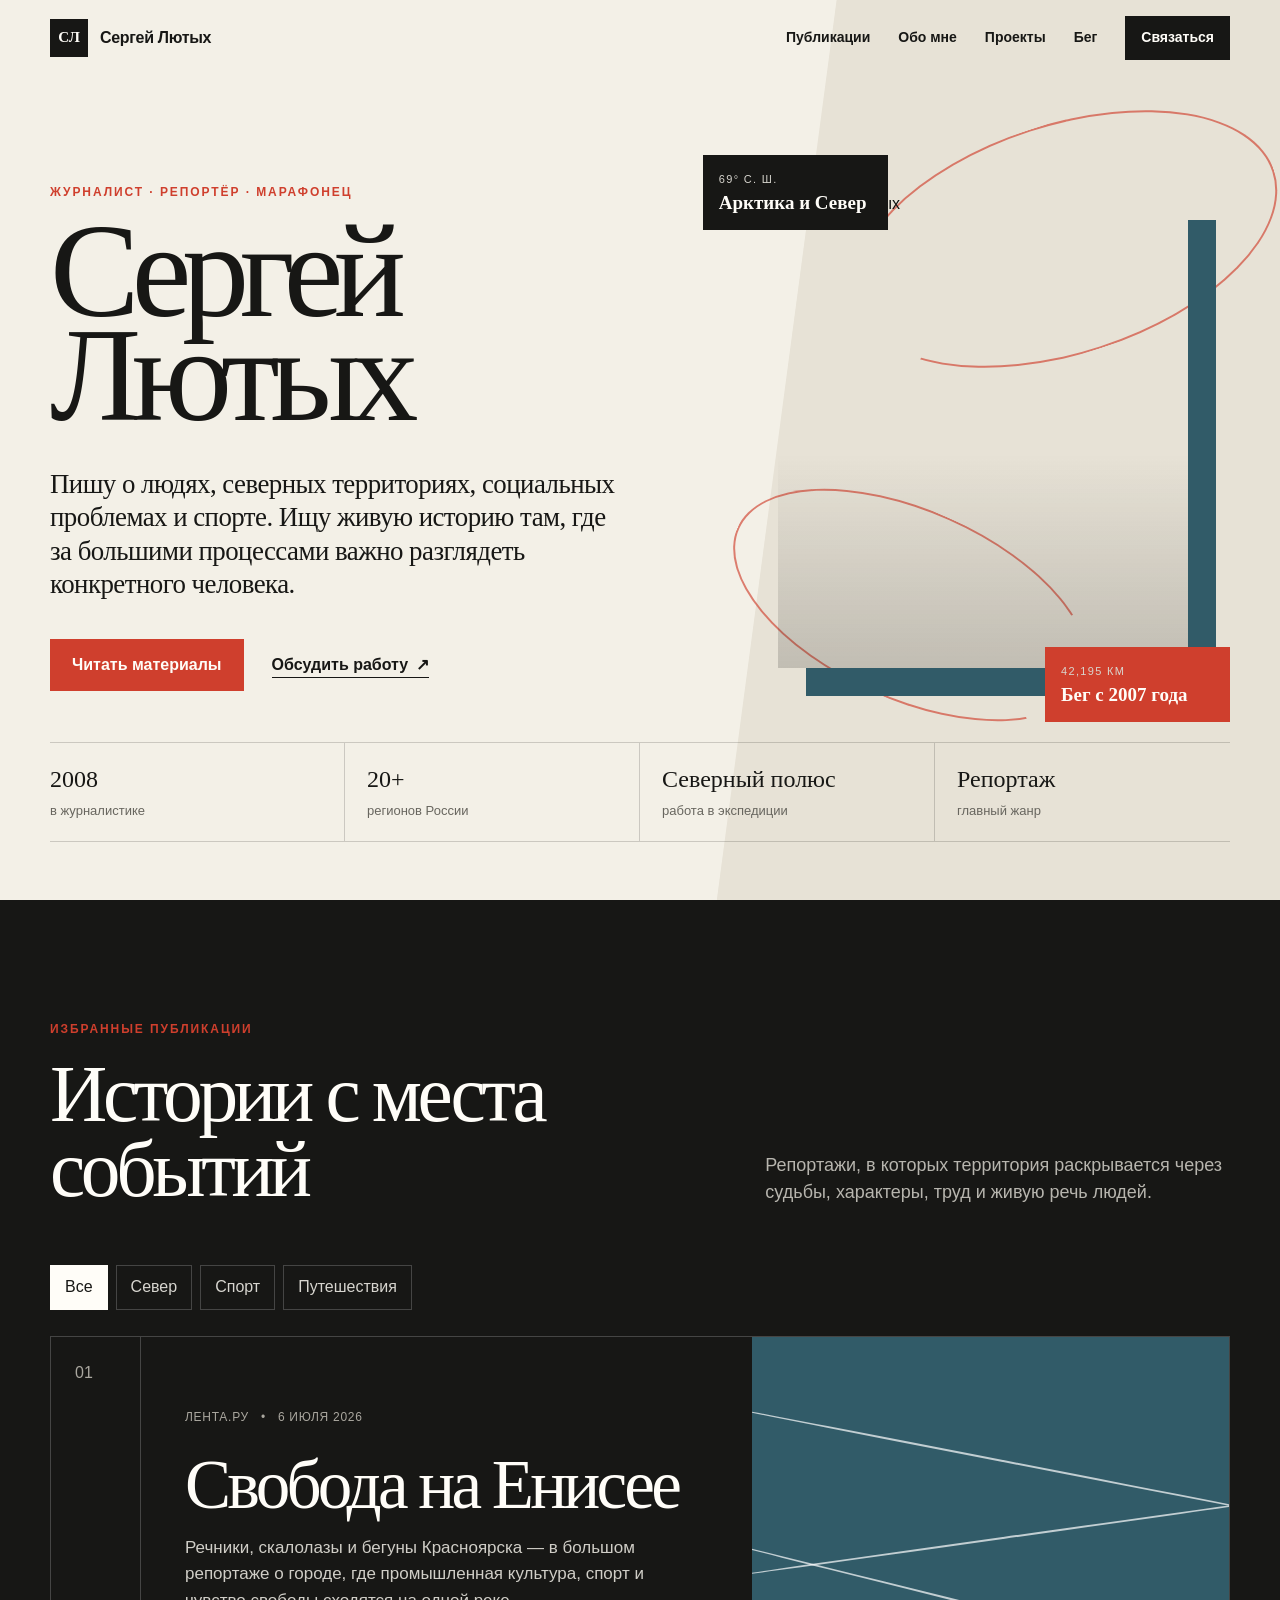
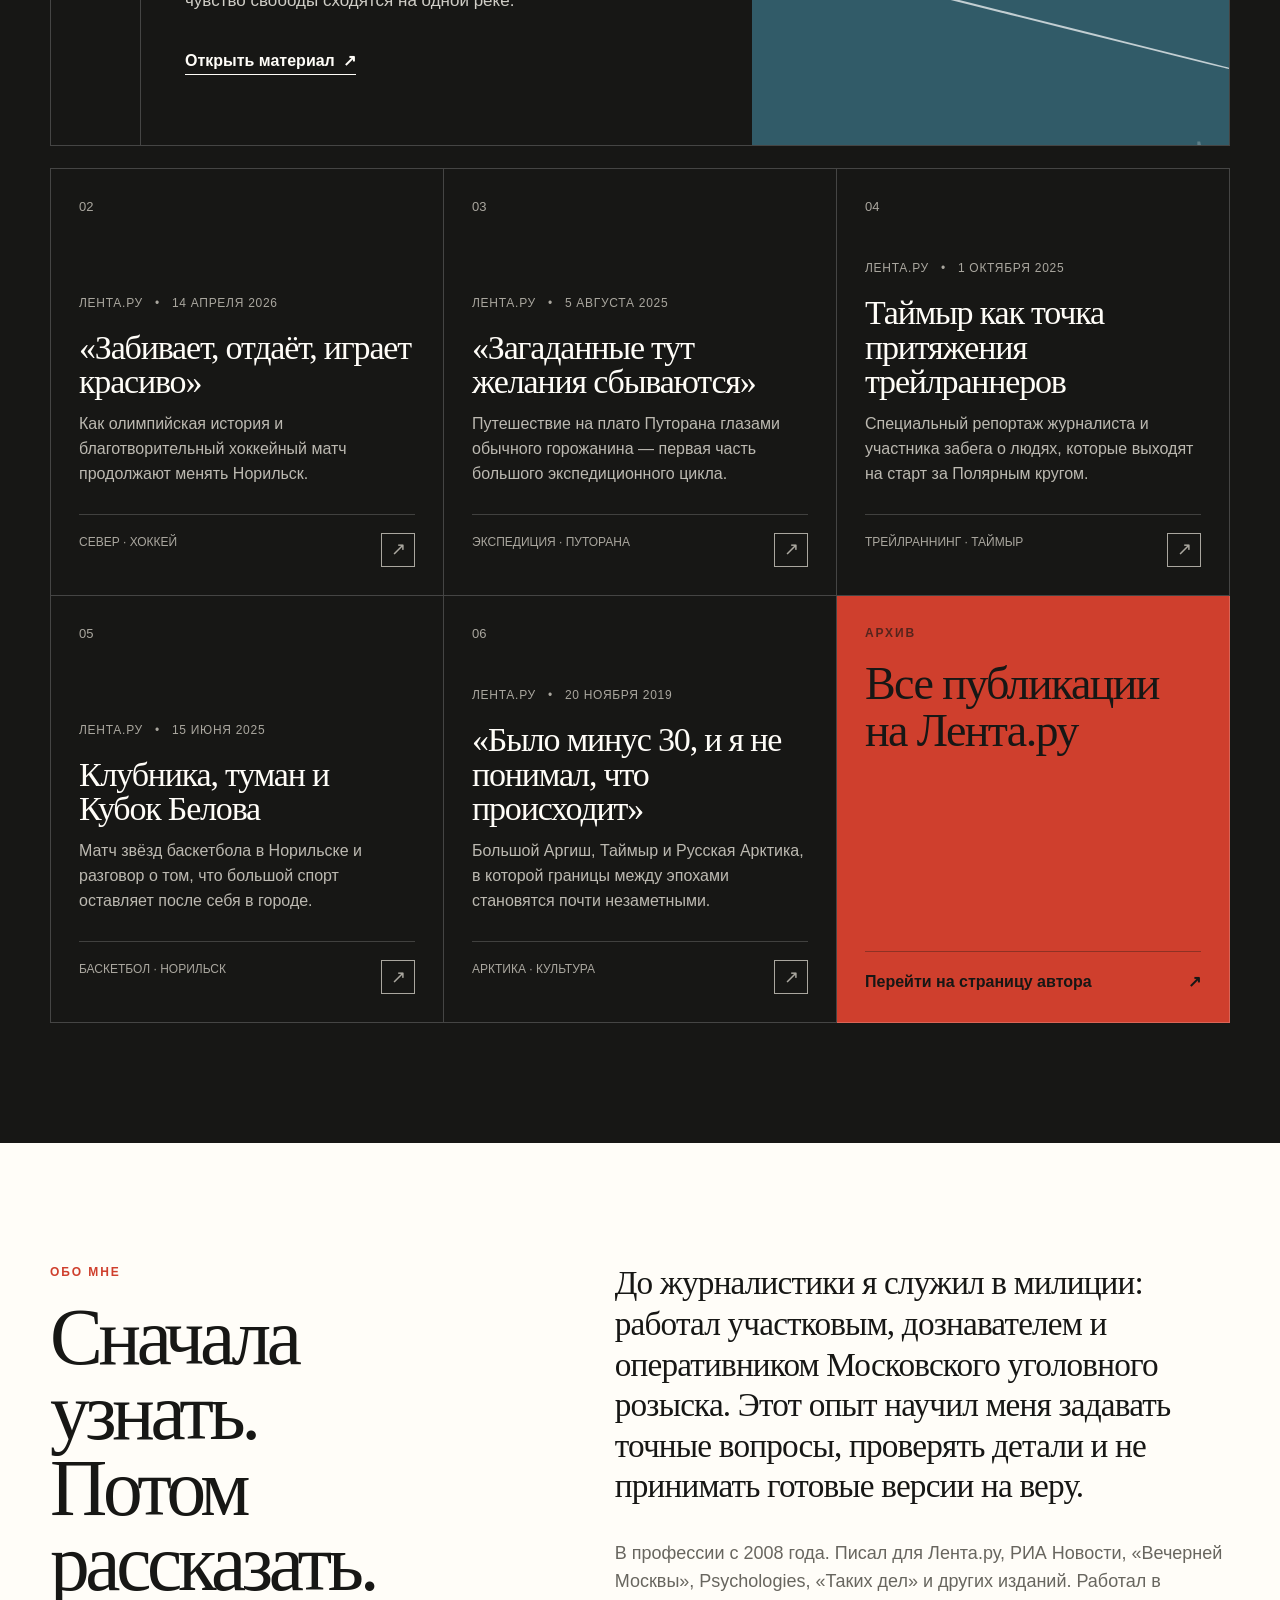
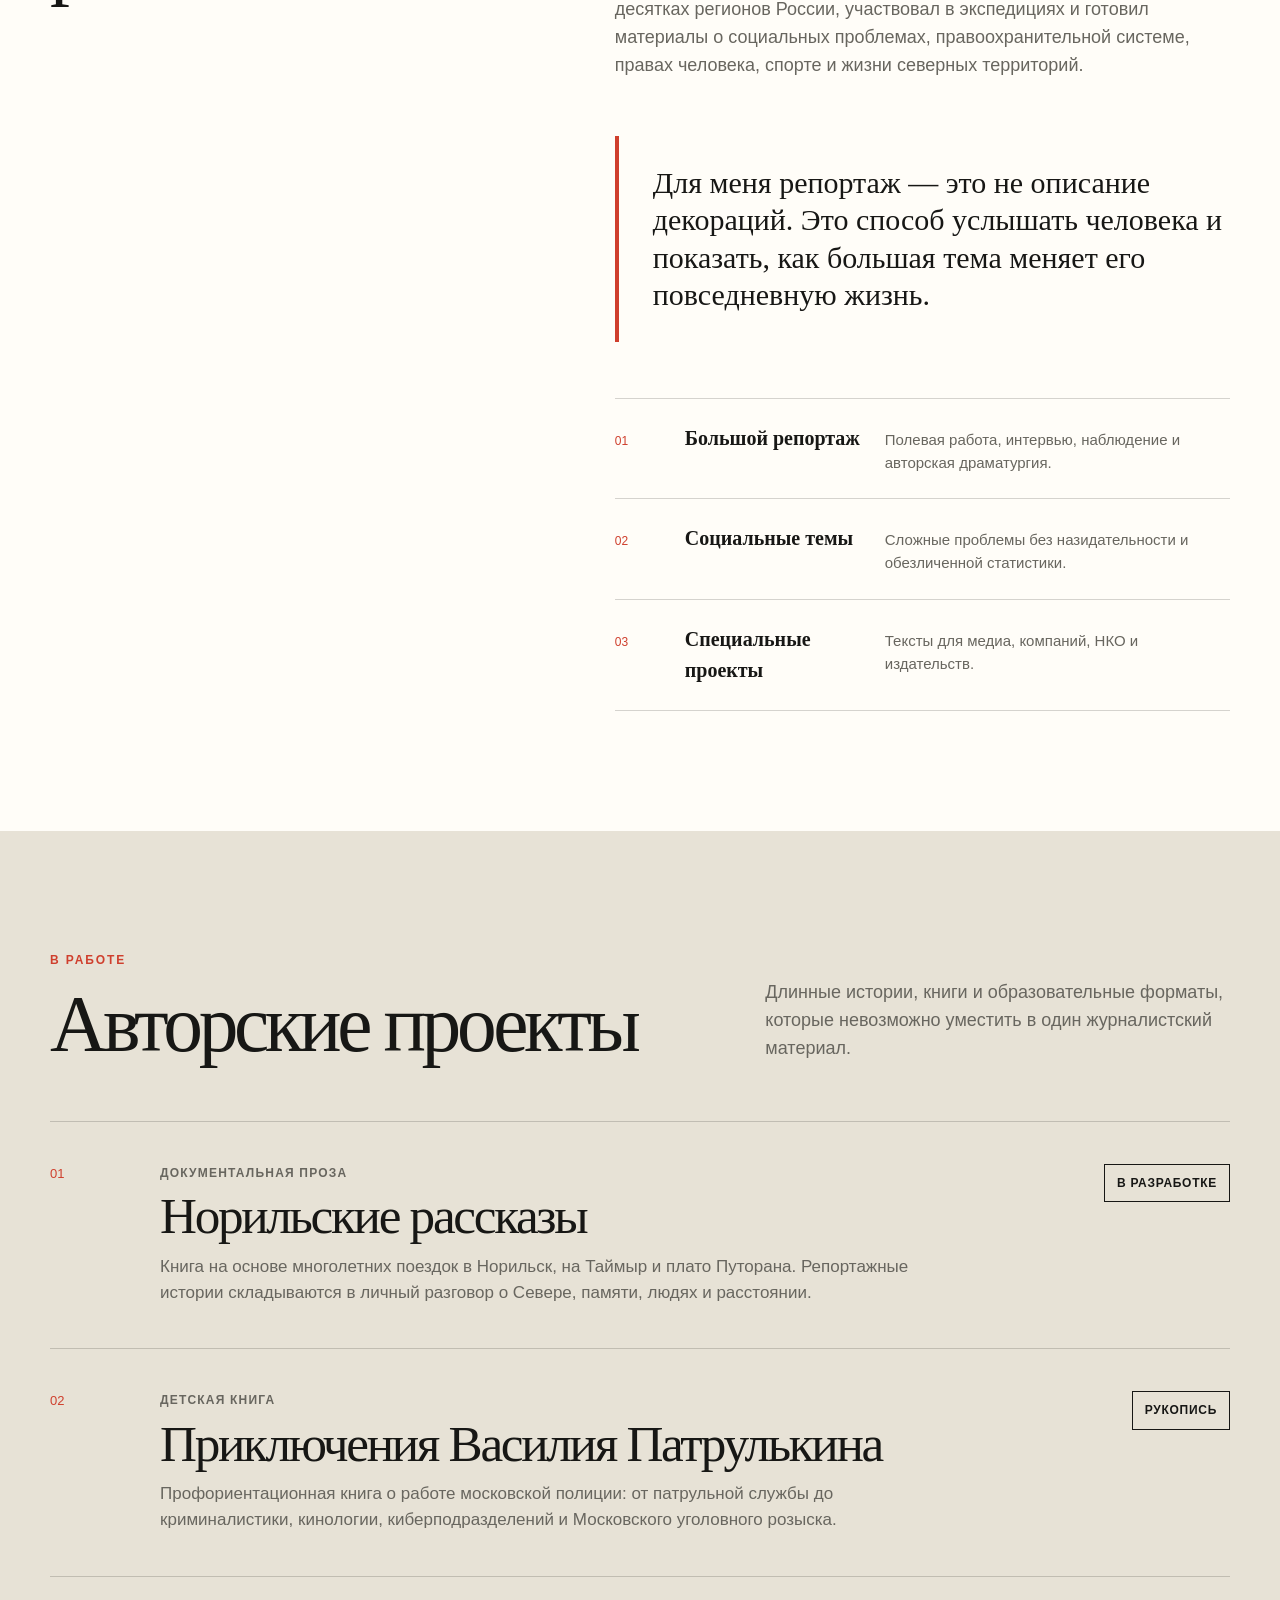
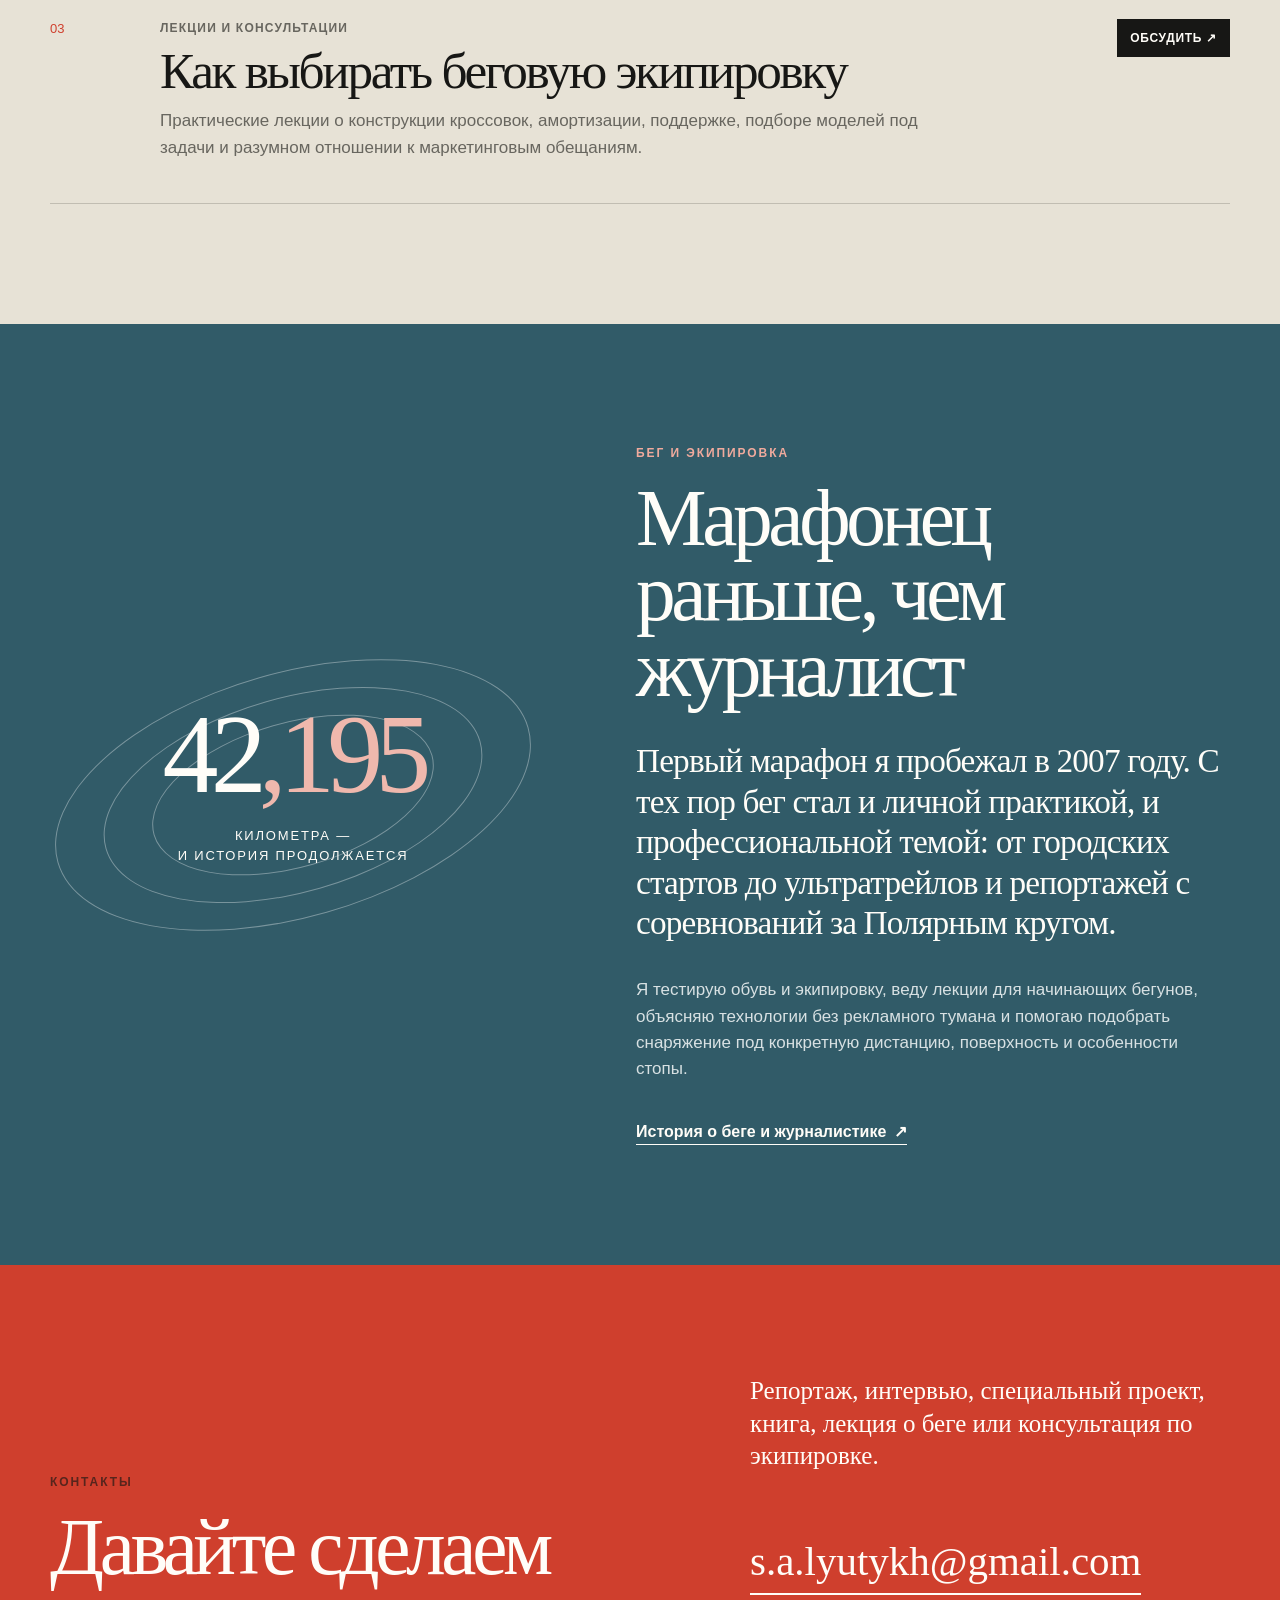
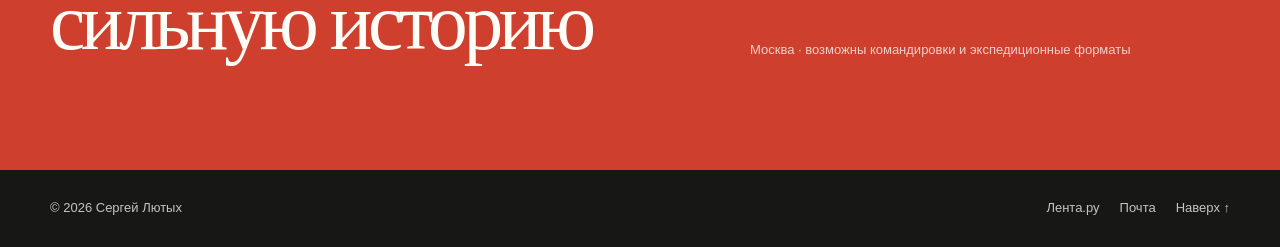
==== index.html @ f8c176e9 "Add files via upload" ====
<!doctype html>
<html lang="ru">
<head>
  <meta charset="utf-8">
  <meta name="viewport" content="width=device-width, initial-scale=1">
  <meta name="theme-color" content="#171715">
  <meta name="description" content="Сергей Лютых — журналист, автор репортажей, марафонец и эксперт по беговой экипировке. Избранные публикации, проекты и контакты.">
  <meta name="author" content="Сергей Лютых">
  <meta property="og:type" content="website">
  <meta property="og:locale" content="ru_RU">
  <meta property="og:title" content="Сергей Лютых — журналист и автор репортажей">
  <meta property="og:description" content="Истории о людях, северных территориях, социальных проблемах и спорте.">
  <meta property="og:image" content="assets/sergey-lyutykh.jpg">
  <meta property="og:url" content="https://sergeylyutykh.ru/">
  <title>Сергей Лютых — журналист и автор репортажей</title>
  <link rel="icon" href="assets/favicon.svg" type="image/svg+xml">
  <link rel="stylesheet" href="styles.css">
  <script defer src="script.js"></script>
</head>
<body>
  <a class="skip-link" href="#content">Перейти к содержанию</a>

  <header class="site-header" data-header>
    <div class="shell header-inner">
      <a class="brand" href="#top" aria-label="Сергей Лютых — на главную">
        <span class="brand-mark">СЛ</span>
        <span class="brand-name">Сергей Лютых</span>
      </a>
      <button class="menu-button" type="button" aria-expanded="false" aria-controls="main-menu" data-menu-button>
        <span></span><span></span><span></span>
        <span class="sr-only">Открыть меню</span>
      </button>
      <nav class="main-nav" id="main-menu" aria-label="Основная навигация" data-menu>
        <a href="#publications">Публикации</a>
        <a href="#about">Обо мне</a>
        <a href="#projects">Проекты</a>
        <a href="#running">Бег</a>
        <a class="nav-contact" href="#contact">Связаться</a>
      </nav>
    </div>
  </header>

  <main id="content">
    <section class="hero" id="top">
      <div class="shell hero-grid">
        <div class="hero-copy reveal">
          <p class="eyebrow">Журналист · репортёр · марафонец</p>
          <h1>Сергей<br>Лютых</h1>
          <p class="hero-lead">Пишу о людях, северных территориях, социальных проблемах и спорте. Ищу живую историю там, где за большими процессами важно разглядеть конкретного человека.</p>
          <div class="hero-actions">
            <a class="button button-primary" href="#publications">Читать материалы</a>
            <a class="text-link" href="#contact">Обсудить работу <span aria-hidden="true">↗</span></a>
          </div>
        </div>

        <div class="hero-visual reveal" aria-label="Портрет Сергея Лютых">
          <div class="route route-one" aria-hidden="true"></div>
          <div class="route route-two" aria-hidden="true"></div>
          <div class="portrait-frame">
            <img src="assets/sergey-lyutykh.jpg" width="600" height="600" alt="Сергей Лютых">
          </div>
          <div class="visual-note note-north">
            <span>69° с. ш.</span>
            <strong>Арктика и Север</strong>
          </div>
          <div class="visual-note note-distance">
            <span>42,195 км</span>
            <strong>Бег с 2007 года</strong>
          </div>
        </div>
      </div>

      <div class="shell hero-facts reveal" aria-label="Краткие факты">
        <div><strong>2008</strong><span>в журналистике</span></div>
        <div><strong>20+</strong><span>регионов России</span></div>
        <div><strong>Северный полюс</strong><span>работа в экспедиции</span></div>
        <div><strong>Репортаж</strong><span>главный жанр</span></div>
      </div>
    </section>

    <section class="section publications" id="publications">
      <div class="shell">
        <div class="section-heading reveal">
          <div>
            <p class="eyebrow">Избранные публикации</p>
            <h2>Истории с места событий</h2>
          </div>
          <p>Репортажи, в которых территория раскрывается через судьбы, характеры, труд и живую речь людей.</p>
        </div>

        <div class="filter-row reveal" aria-label="Фильтр публикаций">
          <button class="filter-button is-active" type="button" data-filter="all">Все</button>
          <button class="filter-button" type="button" data-filter="north">Север</button>
          <button class="filter-button" type="button" data-filter="sport">Спорт</button>
          <button class="filter-button" type="button" data-filter="travel">Путешествия</button>
        </div>

        <article class="featured-story reveal" data-category="north sport">
          <div class="featured-index">01</div>
          <div class="featured-body">
            <div class="story-meta"><span>Лента.ру</span><time datetime="2026-07-06">6 июля 2026</time></div>
            <h3>Свобода на Енисее</h3>
            <p>Речники, скалолазы и бегуны Красноярска — в большом репортаже о городе, где промышленная культура, спорт и чувство свободы сходятся на одной реке.</p>
            <a class="story-link" href="https://lenta.ru/articles/2026/07/06/svoboda-na-enisee/" target="_blank" rel="noopener noreferrer">Открыть материал <span aria-hidden="true">↗</span></a>
          </div>
          <div class="featured-art" aria-hidden="true">
            <span class="river-line line-1"></span>
            <span class="river-line line-2"></span>
            <span class="river-line line-3"></span>
            <span class="art-word">Енисей</span>
          </div>
        </article>

        <div class="stories-grid" data-stories>
          <article class="story-card reveal" data-category="north sport">
            <div class="story-number">02</div>
            <div class="story-meta"><span>Лента.ру</span><time datetime="2026-04-14">14 апреля 2026</time></div>
            <h3>«Забивает, отдаёт, играет красиво»</h3>
            <p>Как олимпийская история и благотворительный хоккейный матч продолжают менять Норильск.</p>
            <div class="story-footer"><span>Север · хоккей</span><a href="https://lenta.ru/articles/2026/04/14/zabivaet-otdaet-igraet-krasivo/" target="_blank" rel="noopener noreferrer" aria-label="Открыть материал о хоккее в Норильске">↗</a></div>
          </article>

          <article class="story-card reveal" data-category="north travel">
            <div class="story-number">03</div>
            <div class="story-meta"><span>Лента.ру</span><time datetime="2025-08-05">5 августа 2025</time></div>
            <h3>«Загаданные тут желания сбываются»</h3>
            <p>Путешествие на плато Путорана глазами обычного горожанина — первая часть большого экспедиционного цикла.</p>
            <div class="story-footer"><span>Экспедиция · Путорана</span><a href="https://lenta.ru/articles/2025/08/05/zagadannye-tut-zhelaniya-k-sozhaleniyu-sbyvayutsya/" target="_blank" rel="noopener noreferrer" aria-label="Открыть материал о плато Путорана">↗</a></div>
          </article>

          <article class="story-card reveal" data-category="north sport travel">
            <div class="story-number">04</div>
            <div class="story-meta"><span>Лента.ру</span><time datetime="2025-10-01">1 октября 2025</time></div>
            <h3>Таймыр как точка притяжения трейлраннеров</h3>
            <p>Специальный репортаж журналиста и участника забега о людях, которые выходят на старт за Полярным кругом.</p>
            <div class="story-footer"><span>Трейлраннинг · Таймыр</span><a href="https://lenta.ru/articles/2025/10/01/gorki-ya-trenirovala-no-na-kurumnike-bylo-ochen-nepriyatno/" target="_blank" rel="noopener noreferrer" aria-label="Открыть материал о трейлраннинге на Таймыре">↗</a></div>
          </article>

          <article class="story-card reveal" data-category="north sport">
            <div class="story-number">05</div>
            <div class="story-meta"><span>Лента.ру</span><time datetime="2025-06-15">15 июня 2025</time></div>
            <h3>Клубника, туман и Кубок Белова</h3>
            <p>Матч звёзд баскетбола в Норильске и разговор о том, что большой спорт оставляет после себя в городе.</p>
            <div class="story-footer"><span>Баскетбол · Норильск</span><a href="https://lenta.ru/articles/2025/06/15/hoops/" target="_blank" rel="noopener noreferrer" aria-label="Открыть материал о баскетболе в Норильске">↗</a></div>
          </article>

          <article class="story-card reveal" data-category="north travel">
            <div class="story-number">06</div>
            <div class="story-meta"><span>Лента.ру</span><time datetime="2019-11-20">20 ноября 2019</time></div>
            <h3>«Было минус 30, и я не понимал, что происходит»</h3>
            <p>Большой Аргиш, Таймыр и Русская Арктика, в которой границы между эпохами становятся почти незаметными.</p>
            <div class="story-footer"><span>Арктика · культура</span><a href="https://lenta.ru/articles/2019/11/20/argish/" target="_blank" rel="noopener noreferrer" aria-label="Открыть материал о Большом Аргише">↗</a></div>
          </article>

          <article class="story-card story-card-all reveal" data-category="all north sport travel">
            <div>
              <p class="eyebrow">Архив</p>
              <h3>Все публикации на Лента.ру</h3>
            </div>
            <a href="https://lenta.ru/parts/authors/lyutykh/" target="_blank" rel="noopener noreferrer">Перейти на страницу автора <span aria-hidden="true">↗</span></a>
          </article>
        </div>
      </div>
    </section>

    <section class="section about" id="about">
      <div class="shell about-grid">
        <div class="about-sticky reveal">
          <p class="eyebrow">Обо мне</p>
          <h2>Сначала узнать.<br>Потом рассказать.</h2>
        </div>
        <div class="about-copy reveal">
          <p class="lead-paragraph">До журналистики я служил в милиции: работал участковым, дознавателем и оперативником Московского уголовного розыска. Этот опыт научил меня задавать точные вопросы, проверять детали и не принимать готовые версии на веру.</p>
          <p>В профессии с 2008 года. Писал для Лента.ру, РИА Новости, «Вечерней Москвы», Psychologies, «Таких дел» и других изданий. Работал в десятках регионов России, участвовал в экспедициях и готовил материалы о социальных проблемах, правоохранительной системе, правах человека, спорте и жизни северных территорий.</p>
          <blockquote>
            <p>Для меня репортаж — это не описание декораций. Это способ услышать человека и показать, как большая тема меняет его повседневную жизнь.</p>
          </blockquote>
          <div class="about-list" aria-label="Направления работы">
            <div><span>01</span><strong>Большой репортаж</strong><p>Полевая работа, интервью, наблюдение и авторская драматургия.</p></div>
            <div><span>02</span><strong>Социальные темы</strong><p>Сложные проблемы без назидательности и обезличенной статистики.</p></div>
            <div><span>03</span><strong>Специальные проекты</strong><p>Тексты для медиа, компаний, НКО и издательств.</p></div>
          </div>
        </div>
      </div>
    </section>

    <section class="section projects" id="projects">
      <div class="shell">
        <div class="section-heading reveal">
          <div>
            <p class="eyebrow">В работе</p>
            <h2>Авторские проекты</h2>
          </div>
          <p>Длинные истории, книги и образовательные форматы, которые невозможно уместить в один журналистский материал.</p>
        </div>

        <div class="project-list">
          <article class="project-item reveal">
            <div class="project-number">01</div>
            <div class="project-content">
              <p class="project-type">Документальная проза</p>
              <h3>Норильские рассказы</h3>
              <p>Книга на основе многолетних поездок в Норильск, на Таймыр и плато Путорана. Репортажные истории складываются в личный разговор о Севере, памяти, людях и расстоянии.</p>
            </div>
            <div class="project-status">В разработке</div>
          </article>

          <article class="project-item reveal">
            <div class="project-number">02</div>
            <div class="project-content">
              <p class="project-type">Детская книга</p>
              <h3>Приключения Василия Патрулькина</h3>
              <p>Профориентационная книга о работе московской полиции: от патрульной службы до криминалистики, кинологии, киберподразделений и Московского уголовного розыска.</p>
            </div>
            <div class="project-status">Рукопись</div>
          </article>

          <article class="project-item reveal">
            <div class="project-number">03</div>
            <div class="project-content">
              <p class="project-type">Лекции и консультации</p>
              <h3>Как выбирать беговую экипировку</h3>
              <p>Практические лекции о конструкции кроссовок, амортизации, поддержке, подборе моделей под задачи и разумном отношении к маркетинговым обещаниям.</p>
            </div>
            <a class="project-action" href="#contact" aria-label="Связаться по поводу лекции">Обсудить <span aria-hidden="true">↗</span></a>
          </article>
        </div>
      </div>
    </section>

    <section class="section running" id="running">
      <div class="shell running-grid">
        <div class="running-graphic reveal" aria-hidden="true">
          <div class="track-ring ring-1"></div>
          <div class="track-ring ring-2"></div>
          <div class="track-ring ring-3"></div>
          <div class="distance-mark">42<span>,195</span></div>
          <p>километра —<br>и история продолжается</p>
        </div>
        <div class="running-copy reveal">
          <p class="eyebrow">Бег и экипировка</p>
          <h2>Марафонец раньше, чем журналист</h2>
          <p class="lead-paragraph">Первый марафон я пробежал в 2007 году. С тех пор бег стал и личной практикой, и профессиональной темой: от городских стартов до ультратрейлов и репортажей с соревнований за Полярным кругом.</p>
          <p>Я тестирую обувь и экипировку, веду лекции для начинающих бегунов, объясняю технологии без рекламного тумана и помогаю подобрать снаряжение под конкретную дистанцию, поверхность и особенности стопы.</p>
          <a class="text-link" href="https://newrunners.ru/mag/sergey-lyutykh-glavnyy-redaktor-newrunners-o-sebe-i-begovom-bratstve/" target="_blank" rel="noopener noreferrer">История о беге и журналистике <span aria-hidden="true">↗</span></a>
        </div>
      </div>
    </section>

    <section class="contact" id="contact">
      <div class="shell contact-grid reveal">
        <div>
          <p class="eyebrow">Контакты</p>
          <h2>Давайте сделаем<br>сильную историю</h2>
        </div>
        <div class="contact-copy">
          <p>Репортаж, интервью, специальный проект, книга, лекция о беге или консультация по экипировке.</p>
          <a class="contact-email" href="mailto:s.a.lyutykh@gmail.com">s.a.lyutykh@gmail.com</a>
          <p class="contact-note">Москва · возможны командировки и экспедиционные форматы</p>
        </div>
      </div>
    </section>
  </main>

  <footer class="site-footer">
    <div class="shell footer-inner">
      <p>© <span data-year>2026</span> Сергей Лютых</p>
      <div>
        <a href="https://lenta.ru/parts/authors/lyutykh/" target="_blank" rel="noopener noreferrer">Лента.ру</a>
        <a href="mailto:s.a.lyutykh@gmail.com">Почта</a>
        <a href="#top">Наверх ↑</a>
      </div>
    </div>
  </footer>
</body>
</html>
---- styles.css ----
:root {
  --ink: #171715;
  --paper: #f3f0e7;
  --paper-deep: #e7e2d6;
  --white: #fffdf8;
  --red: #cf3f2d;
  --blue: #315b68;
  --muted: #68665f;
  --line: rgba(23, 23, 21, 0.18);
  --shell: min(1180px, calc(100vw - 48px));
  --serif: Georgia, "Times New Roman", serif;
  --sans: Inter, ui-sans-serif, -apple-system, BlinkMacSystemFont, "Segoe UI", Arial, sans-serif;
}

* { box-sizing: border-box; }
html { scroll-behavior: smooth; }
body {
  margin: 0;
  color: var(--ink);
  background: var(--paper);
  font-family: var(--sans);
  line-height: 1.55;
  text-rendering: optimizeLegibility;
}
body.menu-open { overflow: hidden; }
a { color: inherit; }
img { max-width: 100%; display: block; }
button, input, textarea { font: inherit; }
::selection { color: var(--white); background: var(--red); }

.sr-only {
  position: absolute;
  width: 1px;
  height: 1px;
  padding: 0;
  margin: -1px;
  overflow: hidden;
  clip: rect(0, 0, 0, 0);
  white-space: nowrap;
  border: 0;
}
.skip-link {
  position: fixed;
  z-index: 1000;
  top: 8px;
  left: 8px;
  padding: 10px 14px;
  color: var(--white);
  background: var(--ink);
  transform: translateY(-150%);
}
.skip-link:focus { transform: translateY(0); }
.shell { width: var(--shell); margin-inline: auto; }

.site-header {
  position: fixed;
  z-index: 50;
  top: 0;
  right: 0;
  left: 0;
  border-bottom: 1px solid transparent;
  transition: background 180ms ease, border-color 180ms ease, backdrop-filter 180ms ease;
}
.site-header.is-scrolled {
  background: color-mix(in srgb, var(--paper) 88%, transparent);
  border-color: var(--line);
  backdrop-filter: blur(14px);
}
.header-inner {
  min-height: 76px;
  display: flex;
  align-items: center;
  justify-content: space-between;
  gap: 30px;
}
.brand {
  display: inline-flex;
  align-items: center;
  gap: 12px;
  text-decoration: none;
  font-weight: 700;
}
.brand-mark {
  width: 38px;
  height: 38px;
  display: grid;
  place-items: center;
  color: var(--white);
  background: var(--ink);
  font-family: var(--serif);
  font-size: 15px;
}
.brand-name { letter-spacing: -0.02em; }
.main-nav { display: flex; align-items: center; gap: 28px; }
.main-nav a {
  text-decoration: none;
  font-size: 14px;
  font-weight: 650;
}
.main-nav a:not(.nav-contact) { position: relative; }
.main-nav a:not(.nav-contact)::after {
  content: "";
  position: absolute;
  right: 0;
  bottom: -6px;
  left: 0;
  height: 1px;
  background: currentColor;
  transform: scaleX(0);
  transform-origin: right;
  transition: transform 180ms ease;
}
.main-nav a:hover::after { transform: scaleX(1); transform-origin: left; }
.nav-contact {
  padding: 11px 16px;
  color: var(--white);
  background: var(--ink);
}
.menu-button { display: none; }

.hero {
  min-height: 100vh;
  padding: 132px 0 42px;
  position: relative;
  overflow: hidden;
}
.hero::before {
  content: "";
  position: absolute;
  top: 0;
  right: -8vw;
  width: 52vw;
  height: 100%;
  background: var(--paper-deep);
  clip-path: polygon(18% 0, 100% 0, 100% 100%, 0 100%);
}
.hero-grid {
  position: relative;
  z-index: 1;
  min-height: 610px;
  display: grid;
  grid-template-columns: 1.05fr 0.95fr;
  align-items: center;
  gap: 70px;
}
.eyebrow {
  margin: 0 0 18px;
  color: var(--red);
  font-size: 12px;
  font-weight: 800;
  letter-spacing: 0.16em;
  text-transform: uppercase;
}
.hero h1 {
  margin: 0;
  font-family: var(--serif);
  font-size: clamp(74px, 10.5vw, 154px);
  font-weight: 500;
  line-height: 0.77;
  letter-spacing: -0.07em;
}
.hero-lead {
  max-width: 680px;
  margin: 42px 0 0;
  font-family: var(--serif);
  font-size: clamp(21px, 2.1vw, 30px);
  line-height: 1.24;
  letter-spacing: -0.02em;
}
.hero-actions { margin-top: 38px; display: flex; align-items: center; gap: 28px; }
.button {
  display: inline-flex;
  min-height: 52px;
  align-items: center;
  justify-content: center;
  padding: 0 22px;
  text-decoration: none;
  font-weight: 750;
}
.button-primary { color: var(--white); background: var(--red); }
.button-primary:hover { background: #b93425; }
.text-link {
  display: inline-flex;
  align-items: center;
  gap: 8px;
  text-decoration: none;
  border-bottom: 1px solid currentColor;
  font-weight: 750;
}
.text-link span { transition: transform 180ms ease; }
.text-link:hover span { transform: translate(3px, -3px); }

.hero-visual { position: relative; min-height: 570px; }
.portrait-frame {
  position: absolute;
  z-index: 3;
  top: 40px;
  right: 8%;
  width: min(410px, 78%);
  aspect-ratio: 1 / 1.16;
  overflow: hidden;
  box-shadow: 28px 28px 0 var(--blue);
}
.portrait-frame::after {
  content: "";
  position: absolute;
  inset: 0;
  background: linear-gradient(180deg, transparent 55%, rgba(23, 23, 21, 0.18));
  pointer-events: none;
}
.portrait-frame img { width: 100%; height: 100%; object-fit: cover; filter: saturate(0.82) contrast(1.06); }
.route {
  position: absolute;
  z-index: 1;
  border: 2px solid var(--red);
  border-radius: 50%;
  opacity: 0.65;
}
.route-one { top: -28px; right: -55px; width: 440px; height: 230px; transform: rotate(-18deg); border-left-color: transparent; }
.route-two { bottom: 22px; left: 18px; width: 380px; height: 190px; transform: rotate(24deg); border-right-color: transparent; }
.visual-note {
  position: absolute;
  z-index: 5;
  width: 185px;
  padding: 16px;
  color: var(--white);
  background: var(--ink);
}
.visual-note span { display: block; margin-bottom: 5px; color: #d8d6cf; font-size: 11px; letter-spacing: 0.12em; text-transform: uppercase; }
.visual-note strong { display: block; font-family: var(--serif); font-size: 19px; line-height: 1.1; }
.note-north { top: 3px; left: 0; }
.note-distance { right: 0; bottom: 0; background: var(--red); }
.hero-facts {
  position: relative;
  z-index: 2;
  display: grid;
  grid-template-columns: repeat(4, 1fr);
  border-top: 1px solid var(--line);
  border-bottom: 1px solid var(--line);
}
.hero-facts div { min-height: 92px; padding: 18px 22px; border-right: 1px solid var(--line); }
.hero-facts div:first-child { padding-left: 0; }
.hero-facts div:last-child { border-right: 0; }
.hero-facts strong { display: block; font-family: var(--serif); font-size: 24px; font-weight: 500; }
.hero-facts span { color: var(--muted); font-size: 13px; }

.section { padding: 120px 0; }
.section-heading {
  display: grid;
  grid-template-columns: 1fr 0.72fr;
  gap: 70px;
  align-items: end;
  margin-bottom: 58px;
}
.section-heading h2,
.about h2,
.running h2,
.contact h2 {
  margin: 0;
  font-family: var(--serif);
  font-size: clamp(48px, 6.2vw, 88px);
  font-weight: 500;
  line-height: 0.95;
  letter-spacing: -0.055em;
}
.section-heading > p { margin: 0; color: var(--muted); font-size: 18px; }

.publications { background: var(--ink); color: var(--white); }
.publications .section-heading > p { color: #b7b5ae; }
.filter-row { display: flex; flex-wrap: wrap; gap: 8px; margin-bottom: 26px; }
.filter-button {
  padding: 9px 14px;
  color: #d7d5cf;
  border: 1px solid rgba(255, 255, 255, 0.2);
  background: transparent;
  cursor: pointer;
}
.filter-button:hover,
.filter-button.is-active { color: var(--ink); background: var(--white); border-color: var(--white); }
.featured-story {
  min-height: 410px;
  display: grid;
  grid-template-columns: 90px 1fr 0.78fr;
  border: 1px solid rgba(255, 255, 255, 0.2);
  margin-bottom: 22px;
}
.featured-story.is-hidden,
.story-card.is-hidden { display: none; }
.featured-index { padding: 24px; border-right: 1px solid rgba(255, 255, 255, 0.2); color: #aaa79f; }
.featured-body { padding: 44px; align-self: center; }
.story-meta { display: flex; align-items: center; gap: 12px; color: #aaa79f; font-size: 12px; letter-spacing: 0.06em; text-transform: uppercase; }
.story-meta span::after { content: "•"; margin-left: 12px; }
.featured-body h3 { max-width: 650px; margin: 26px 0 16px; font-family: var(--serif); font-size: clamp(48px, 5.4vw, 78px); font-weight: 500; line-height: 0.95; letter-spacing: -0.055em; }
.featured-body p { max-width: 640px; color: #d0cec7; font-size: 17px; }
.story-link { display: inline-flex; gap: 8px; margin-top: 18px; color: var(--white); text-decoration: none; border-bottom: 1px solid currentColor; font-weight: 700; }
.featured-art { position: relative; overflow: hidden; background: var(--blue); }
.art-word { position: absolute; right: -36px; bottom: 7px; font-family: var(--serif); font-size: clamp(80px, 10vw, 150px); line-height: 0.8; opacity: 0.22; transform: rotate(-90deg); transform-origin: bottom right; }
.river-line { position: absolute; left: -15%; width: 135%; height: 2px; background: rgba(255, 255, 255, 0.7); border-radius: 50%; }
.line-1 { top: 30%; transform: rotate(11deg); }
.line-2 { top: 49%; transform: rotate(-8deg); }
.line-3 { top: 67%; transform: rotate(14deg); }
.stories-grid { display: grid; grid-template-columns: repeat(3, 1fr); border-top: 1px solid rgba(255, 255, 255, 0.2); border-left: 1px solid rgba(255, 255, 255, 0.2); }
.story-card { min-height: 380px; padding: 28px; display: flex; flex-direction: column; border-right: 1px solid rgba(255, 255, 255, 0.2); border-bottom: 1px solid rgba(255, 255, 255, 0.2); transition: background 180ms ease, color 180ms ease; }
.story-card:hover:not(.story-card-all) { color: var(--ink); background: var(--white); }
.story-card:hover:not(.story-card-all) .story-meta,
.story-card:hover:not(.story-card-all) .story-footer { color: var(--muted); }
.story-number { margin-bottom: auto; color: #aaa79f; font-size: 13px; }
.story-card .story-meta { margin-top: 42px; }
.story-card h3 { margin: 18px 0 12px; font-family: var(--serif); font-size: 34px; font-weight: 500; line-height: 1.02; letter-spacing: -0.035em; }
.story-card > p { margin: 0; color: #bcb9b1; }
.story-card:hover > p { color: #55534e; }
.story-footer { margin-top: 28px; padding-top: 18px; border-top: 1px solid rgba(255, 255, 255, 0.18); display: flex; justify-content: space-between; color: #aaa79f; font-size: 12px; text-transform: uppercase; }
.story-card:hover .story-footer { border-color: var(--line); }
.story-footer a { display: grid; width: 34px; height: 34px; place-items: center; border: 1px solid currentColor; text-decoration: none; font-size: 18px; }
.story-card-all { justify-content: space-between; color: var(--ink); background: var(--red); }
.story-card-all .eyebrow { color: var(--ink); opacity: 0.65; }
.story-card-all h3 { font-size: 46px; }
.story-card-all a { display: inline-flex; justify-content: space-between; gap: 10px; padding-top: 18px; border-top: 1px solid rgba(23, 23, 21, 0.35); text-decoration: none; font-weight: 750; }

.about { background: var(--white); }
.about-grid { display: grid; grid-template-columns: 0.85fr 1.15fr; gap: 110px; }
.about-sticky { align-self: start; position: sticky; top: 130px; }
.about-copy { font-size: 18px; }
.lead-paragraph { margin-top: 0; font-family: var(--serif); font-size: clamp(25px, 2.6vw, 38px); line-height: 1.22; letter-spacing: -0.025em; }
.about-copy > p:not(.lead-paragraph) { color: var(--muted); }
blockquote { margin: 56px 0; padding: 28px 0 28px 34px; border-left: 4px solid var(--red); }
blockquote p { margin: 0; font-family: var(--serif); font-size: 30px; line-height: 1.25; }
.about-list { border-top: 1px solid var(--line); }
.about-list > div { display: grid; grid-template-columns: 50px 180px 1fr; gap: 20px; padding: 24px 0; border-bottom: 1px solid var(--line); align-items: baseline; }
.about-list span { color: var(--red); font-size: 12px; }
.about-list strong { font-family: var(--serif); font-size: 20px; }
.about-list p { margin: 0; color: var(--muted); font-size: 15px; }

.projects { background: var(--paper-deep); }
.project-list { border-top: 1px solid var(--line); }
.project-item { display: grid; grid-template-columns: 70px 1fr 150px; gap: 40px; align-items: start; padding: 42px 0; border-bottom: 1px solid var(--line); }
.project-number { color: var(--red); font-size: 13px; }
.project-type { margin: 0 0 8px; color: var(--muted); font-size: 12px; font-weight: 700; letter-spacing: 0.1em; text-transform: uppercase; }
.project-content h3 { margin: 0 0 12px; font-family: var(--serif); font-size: clamp(36px, 4vw, 58px); font-weight: 500; line-height: 1; letter-spacing: -0.045em; }
.project-content > p:last-child { max-width: 760px; margin: 0; color: var(--muted); font-size: 17px; }
.project-status, .project-action { justify-self: end; padding: 9px 12px; border: 1px solid var(--ink); font-size: 12px; font-weight: 700; text-decoration: none; text-transform: uppercase; letter-spacing: 0.06em; }
.project-action { color: var(--white); background: var(--ink); }

.running { color: var(--white); background: var(--blue); overflow: hidden; }
.running-grid { display: grid; grid-template-columns: 0.9fr 1.1fr; gap: 100px; align-items: center; }
.running-graphic { min-height: 520px; position: relative; display: grid; place-content: center; text-align: center; }
.track-ring { position: absolute; inset: 50% auto auto 50%; border: 1px solid rgba(255, 255, 255, 0.35); border-radius: 50%; transform: translate(-50%, -50%) rotate(-16deg); }
.ring-1 { width: 490px; height: 245px; }
.ring-2 { width: 390px; height: 195px; }
.ring-3 { width: 290px; height: 145px; }
.distance-mark { position: relative; z-index: 2; font-family: var(--serif); font-size: 112px; line-height: 0.8; letter-spacing: -0.07em; }
.distance-mark span { color: #efb8ad; }
.running-graphic p { position: relative; z-index: 2; margin-top: 26px; font-size: 13px; letter-spacing: 0.14em; text-transform: uppercase; }
.running-copy .eyebrow { color: #f0aa9d; }
.running-copy h2 { max-width: 700px; }
.running-copy .lead-paragraph { margin-top: 34px; }
.running-copy > p:not(.lead-paragraph):not(.eyebrow) { color: #d8e1e3; font-size: 17px; }
.running-copy .text-link { margin-top: 20px; }

.contact { padding: 110px 0; color: var(--white); background: var(--red); }
.contact .eyebrow { color: var(--ink); opacity: 0.65; }
.contact-grid { display: grid; grid-template-columns: 1fr 0.8fr; gap: 100px; align-items: end; }
.contact-copy > p:first-child { max-width: 530px; margin-top: 0; font-family: var(--serif); font-size: 25px; line-height: 1.3; }
.contact-email { display: inline-block; margin: 32px 0; font-family: var(--serif); font-size: clamp(28px, 3.2vw, 48px); text-decoration: none; border-bottom: 2px solid currentColor; }
.contact-note { margin-bottom: 0; color: rgba(255, 255, 255, 0.75); font-size: 13px; }
.site-footer { padding: 28px 0; color: #c7c4bd; background: var(--ink); }
.footer-inner { display: flex; align-items: center; justify-content: space-between; gap: 25px; font-size: 13px; }
.footer-inner p { margin: 0; }
.footer-inner div { display: flex; gap: 20px; }
.footer-inner a { text-decoration: none; }
.footer-inner a:hover { color: var(--white); }

.reveal { opacity: 0; transform: translateY(24px); transition: opacity 600ms ease, transform 600ms ease; }
.reveal.is-visible { opacity: 1; transform: translateY(0); }

@media (max-width: 1000px) {
  :root { --shell: min(100% - 36px, 900px); }
  .hero-grid { grid-template-columns: 1fr; gap: 20px; }
  .hero { padding-top: 118px; }
  .hero::before { width: 74vw; height: 52%; top: auto; bottom: 0; }
  .hero-visual { min-height: 530px; }
  .hero-facts { grid-template-columns: repeat(2, 1fr); }
  .hero-facts div:nth-child(2) { border-right: 0; }
  .hero-facts div:nth-child(-n+2) { border-bottom: 1px solid var(--line); }
  .featured-story { grid-template-columns: 70px 1fr; }
  .featured-art { display: none; }
  .stories-grid { grid-template-columns: repeat(2, 1fr); }
  .about-grid, .running-grid, .contact-grid { grid-template-columns: 1fr; gap: 54px; }
  .about-sticky { position: static; }
  .running-graphic { min-height: 430px; }
  .contact-copy { max-width: 700px; }
}

@media (max-width: 760px) {
  :root { --shell: calc(100vw - 28px); }
  .site-header.is-scrolled { background: rgba(243, 240, 231, 0.96); }
  .header-inner { min-height: 66px; }
  .brand-name { display: none; }
  .menu-button {
    width: 44px;
    height: 44px;
    display: grid;
    place-content: center;
    gap: 5px;
    border: 0;
    background: transparent;
    cursor: pointer;
  }
  .menu-button span:not(.sr-only) { width: 24px; height: 2px; display: block; background: var(--ink); transition: transform 180ms ease, opacity 180ms ease; }
  .menu-button[aria-expanded="true"] span:nth-child(1) { transform: translateY(7px) rotate(45deg); }
  .menu-button[aria-expanded="true"] span:nth-child(2) { opacity: 0; }
  .menu-button[aria-expanded="true"] span:nth-child(3) { transform: translateY(-7px) rotate(-45deg); }
  .main-nav {
    position: fixed;
    inset: 66px 0 0;
    padding: 42px 28px;
    display: flex;
    flex-direction: column;
    align-items: stretch;
    gap: 0;
    color: var(--white);
    background: var(--ink);
    transform: translateX(100%);
    transition: transform 220ms ease;
  }
  .main-nav.is-open { transform: translateX(0); }
  .main-nav a { padding: 18px 0; border-bottom: 1px solid rgba(255, 255, 255, 0.18); font-family: var(--serif); font-size: 30px; font-weight: 500; }
  .nav-contact { margin-top: 22px; padding: 16px !important; text-align: center; color: var(--ink); background: var(--white); }
  .hero { min-height: auto; padding-top: 108px; }
  .hero h1 { font-size: clamp(72px, 24vw, 110px); }
  .hero-lead { margin-top: 32px; font-size: 22px; }
  .hero-actions { align-items: flex-start; flex-direction: column; gap: 20px; }
  .hero-visual { min-height: 430px; }
  .portrait-frame { top: 36px; right: 3%; width: 82%; box-shadow: 18px 18px 0 var(--blue); }
  .visual-note { width: 150px; padding: 12px; }
  .visual-note strong { font-size: 16px; }
  .note-distance { right: 0; bottom: 8px; }
  .route-one { width: 300px; height: 160px; }
  .route-two { width: 270px; height: 135px; }
  .hero-facts { margin-top: 18px; }
  .hero-facts div { min-height: 82px; padding: 16px 12px; }
  .hero-facts div:first-child { padding-left: 12px; }
  .hero-facts strong { font-size: 19px; }
  .hero-facts span { font-size: 11px; }
  .section { padding: 82px 0; }
  .section-heading { grid-template-columns: 1fr; gap: 24px; margin-bottom: 40px; }
  .section-heading h2, .about h2, .running h2, .contact h2 { font-size: clamp(45px, 14vw, 68px); }
  .featured-story { min-height: auto; grid-template-columns: 1fr; }
  .featured-index { border-right: 0; border-bottom: 1px solid rgba(255, 255, 255, 0.2); }
  .featured-body { padding: 30px 24px 36px; }
  .featured-body h3 { font-size: 47px; }
  .stories-grid { grid-template-columns: 1fr; }
  .story-card { min-height: 350px; }
  .about-grid { gap: 42px; }
  .about-list > div { grid-template-columns: 40px 1fr; }
  .about-list p { grid-column: 2; }
  blockquote { margin: 42px 0; padding-left: 24px; }
  blockquote p { font-size: 26px; }
  .project-item { grid-template-columns: 40px 1fr; gap: 20px; }
  .project-status, .project-action { grid-column: 2; justify-self: start; }
  .running-grid { gap: 30px; }
  .running-graphic { min-height: 350px; }
  .ring-1 { width: 340px; height: 170px; }
  .ring-2 { width: 270px; height: 135px; }
  .ring-3 { width: 200px; height: 100px; }
  .distance-mark { font-size: 76px; }
  .contact { padding: 82px 0; }
  .contact-grid { gap: 42px; }
  .contact-email { overflow-wrap: anywhere; }
  .footer-inner { align-items: flex-start; flex-direction: column; }
  .footer-inner div { flex-wrap: wrap; }
}

@media (prefers-reduced-motion: reduce) {
  html { scroll-behavior: auto; }
  *, *::before, *::after { animation-duration: 0.01ms !important; animation-iteration-count: 1 !important; transition-duration: 0.01ms !important; }
  .reveal { opacity: 1; transform: none; }
}
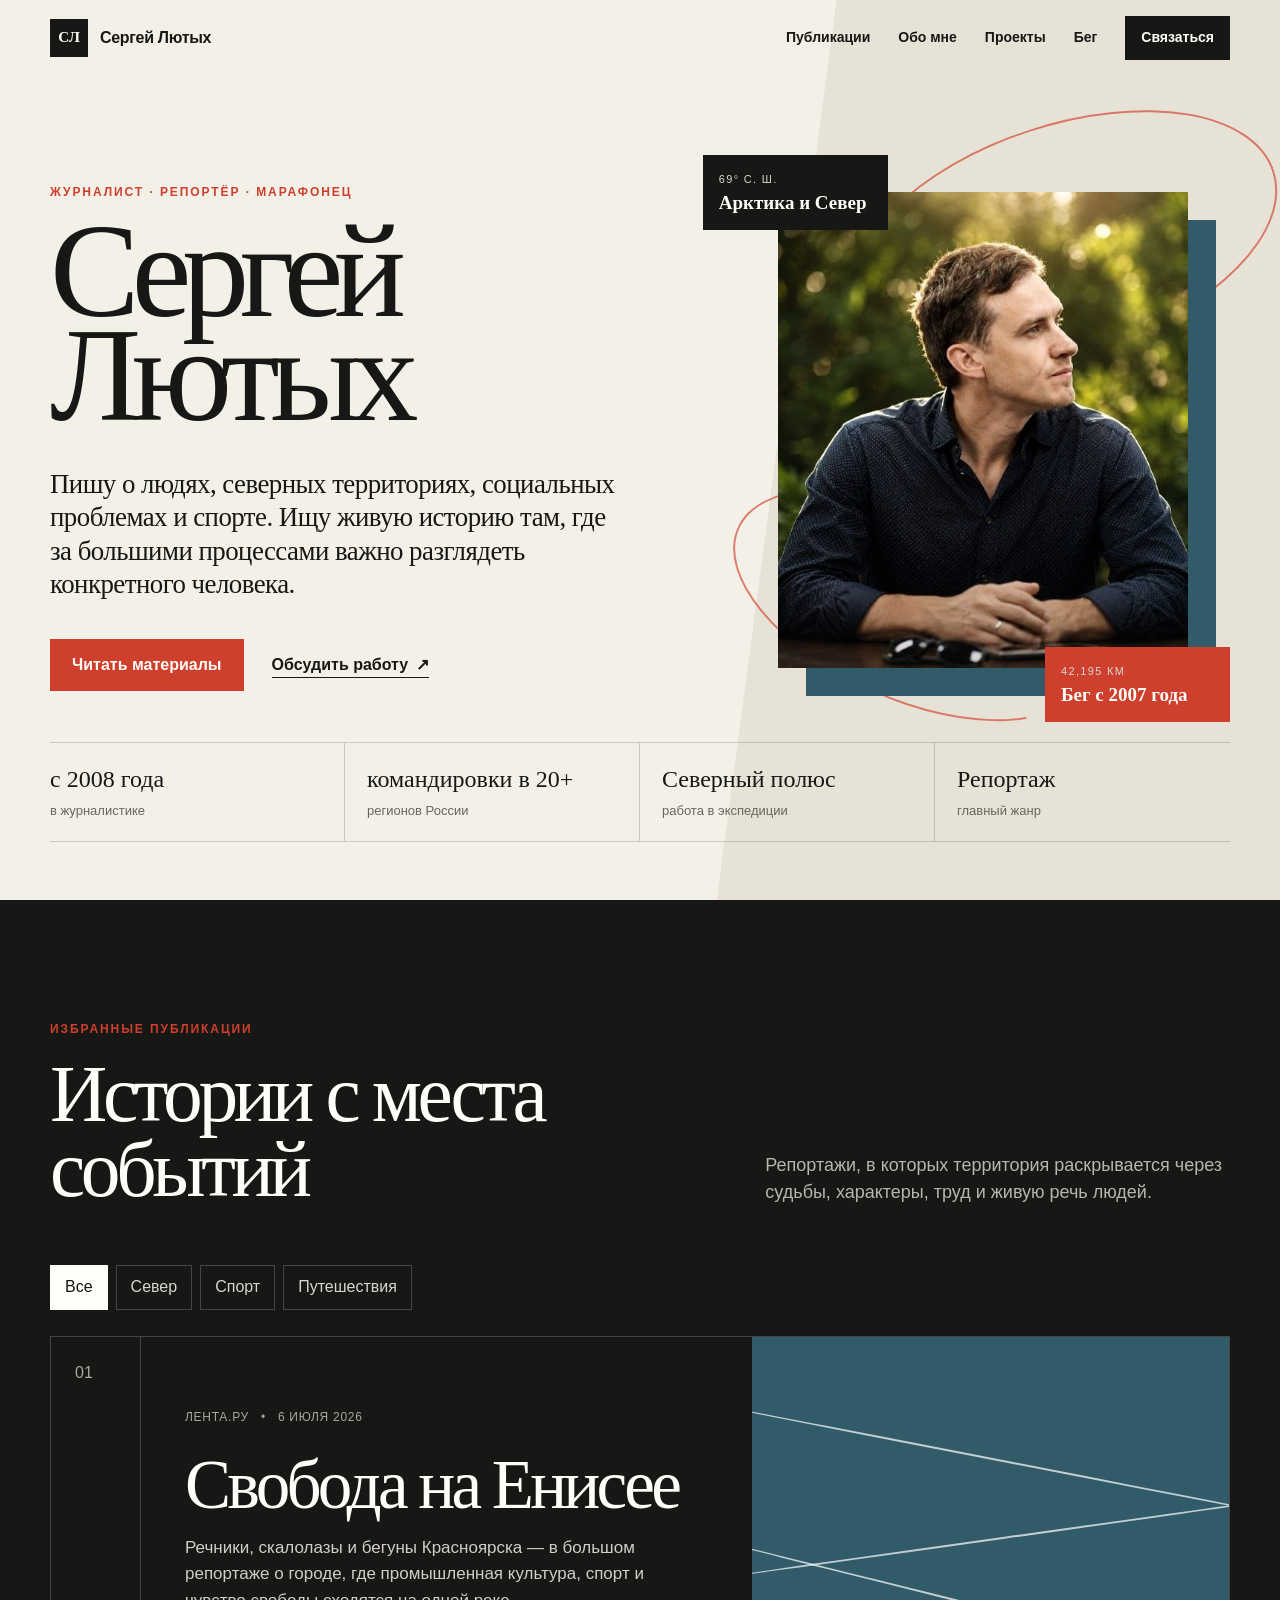
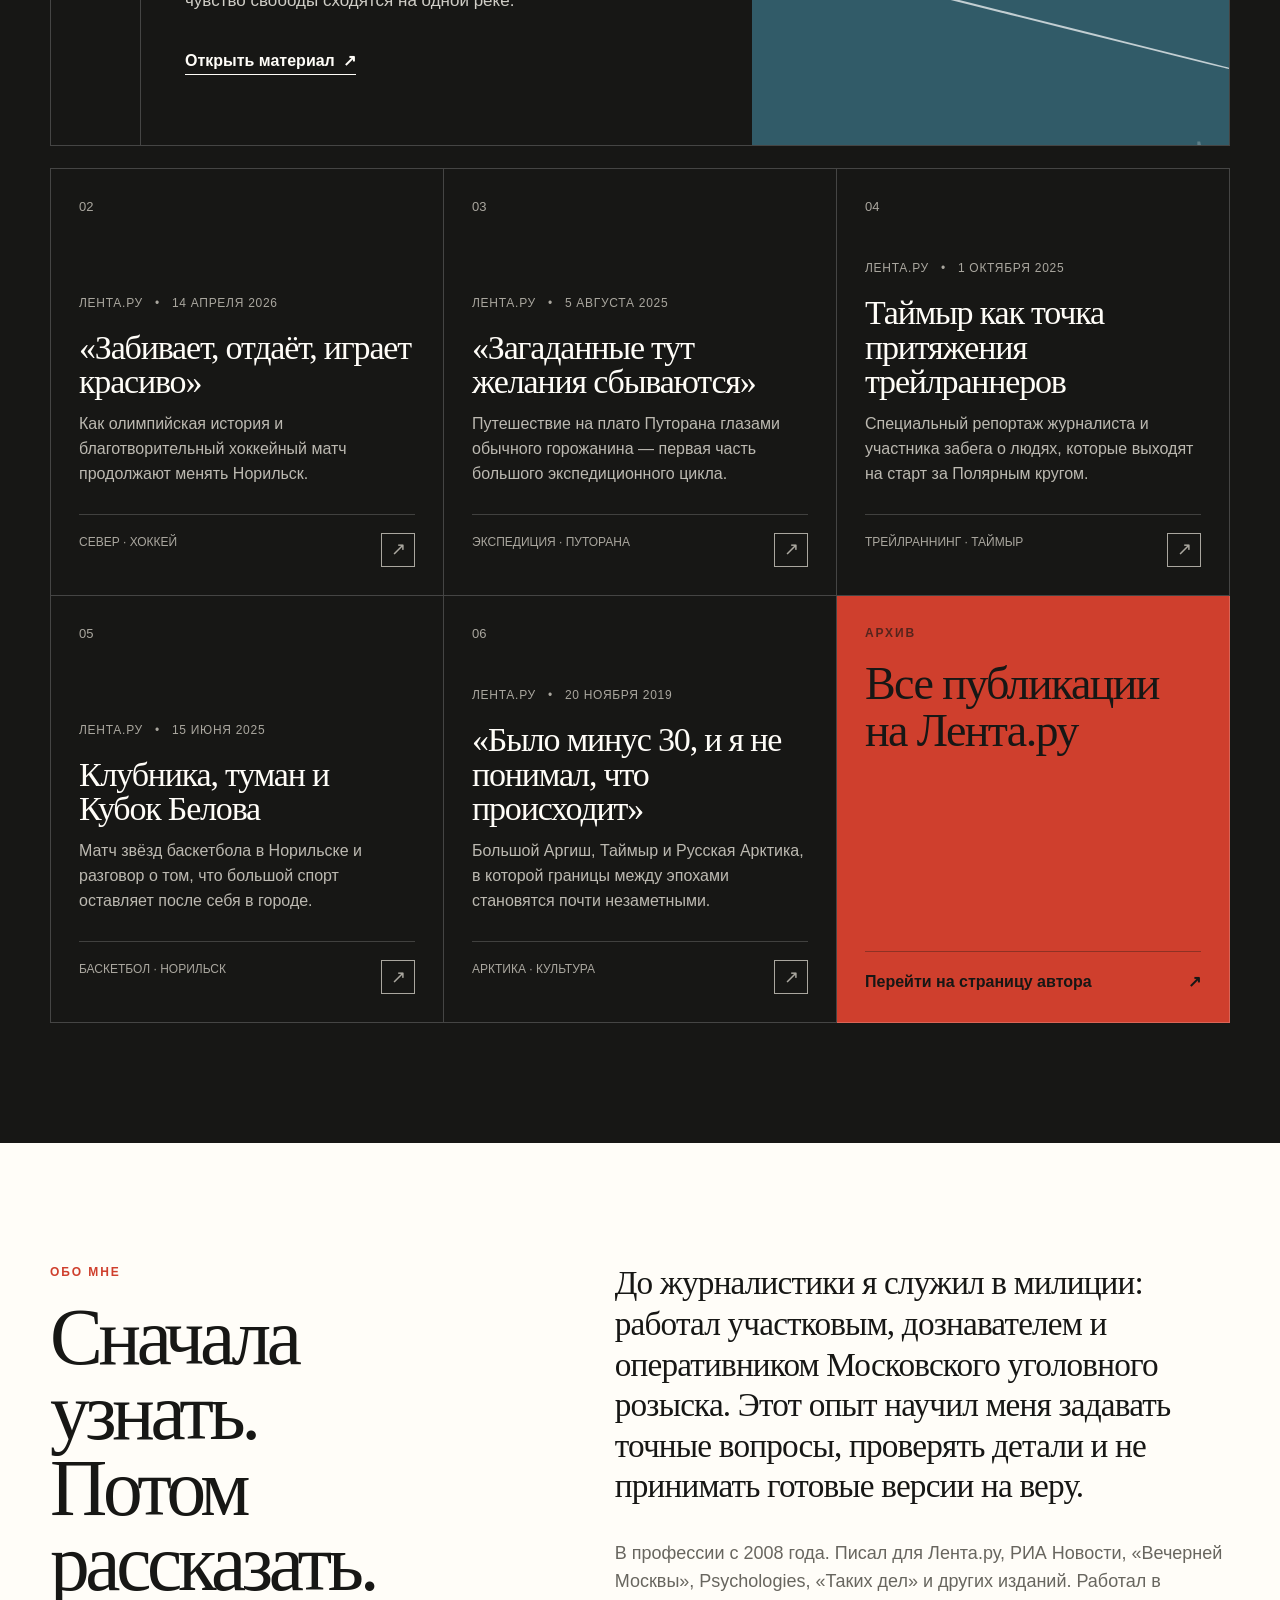
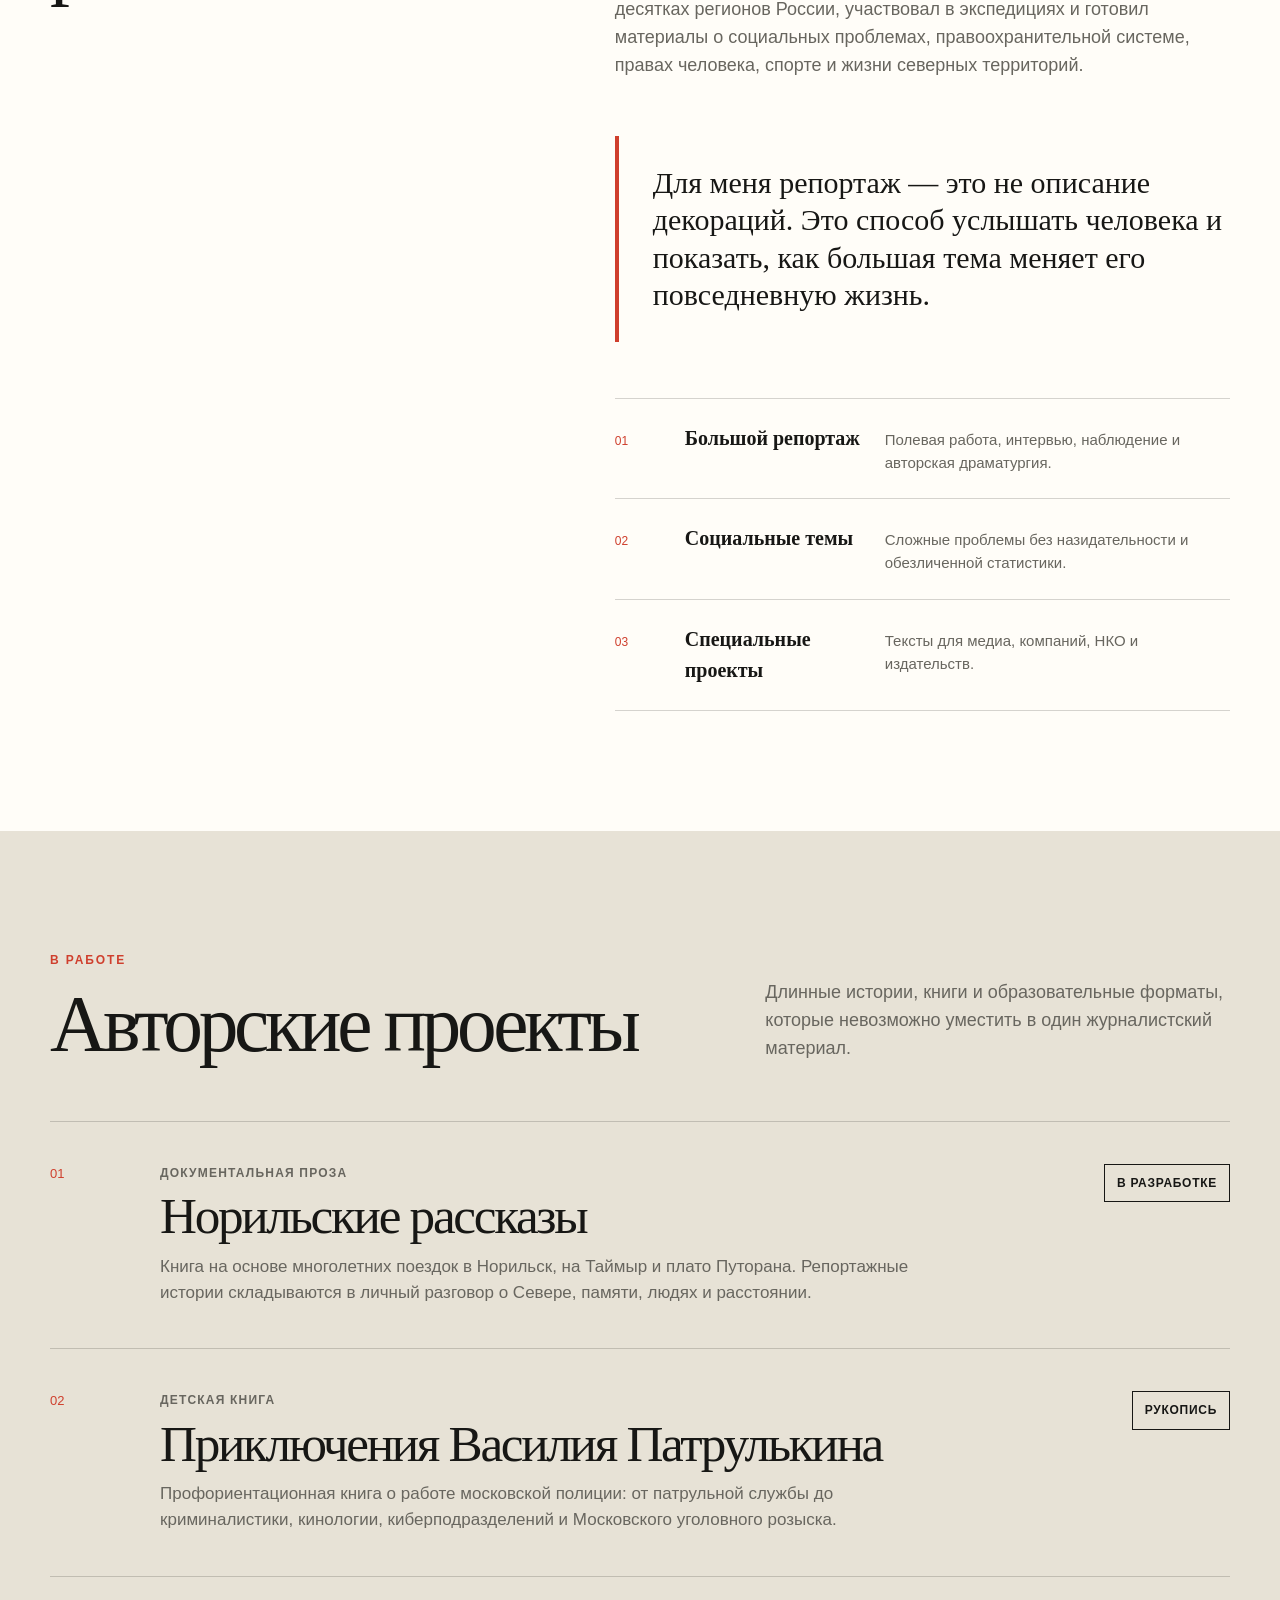
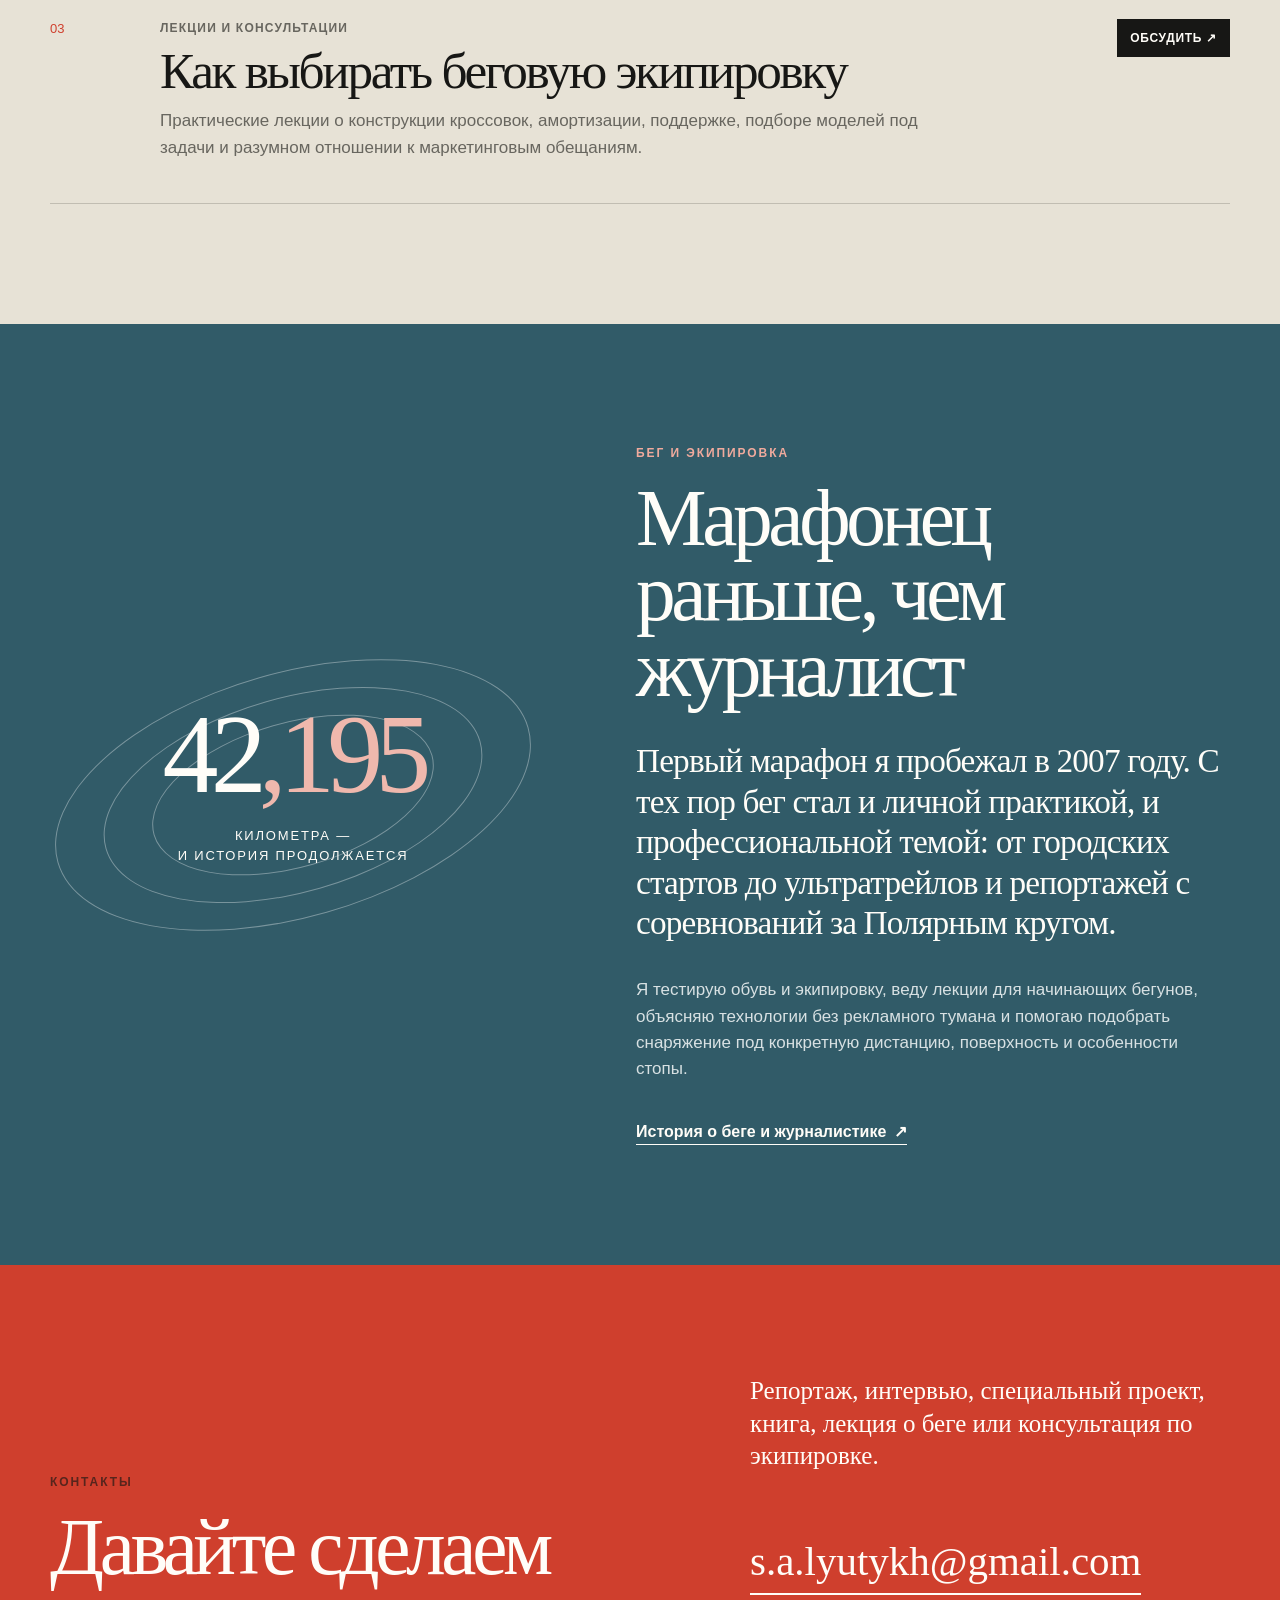
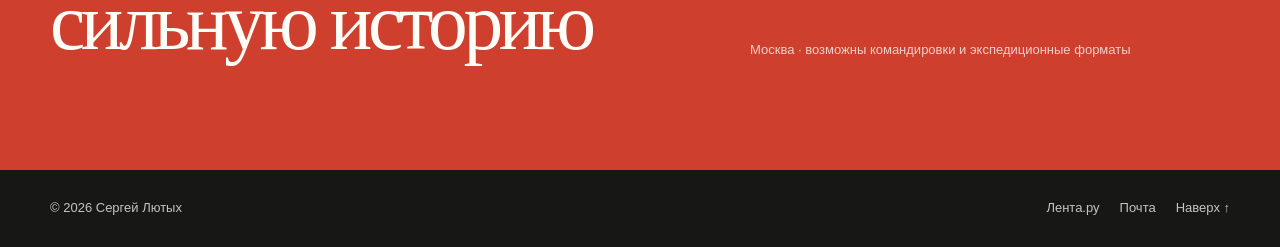
==== commit a2c3e455: "Update index.html" ====
--- a/index.html
+++ b/index.html
@@ -71,8 +71,8 @@
       </div>
 
       <div class="shell hero-facts reveal" aria-label="Краткие факты">
-        <div><strong>2008</strong><span>в журналистике</span></div>
-        <div><strong>20+</strong><span>регионов России</span></div>
+        <div><strong>c 2008 года</strong><span>в журналистике</span></div>
+        <div><strong>командировки в 20+</strong><span>регионов России</span></div>
         <div><strong>Северный полюс</strong><span>работа в экспедиции</span></div>
         <div><strong>Репортаж</strong><span>главный жанр</span></div>
       </div>
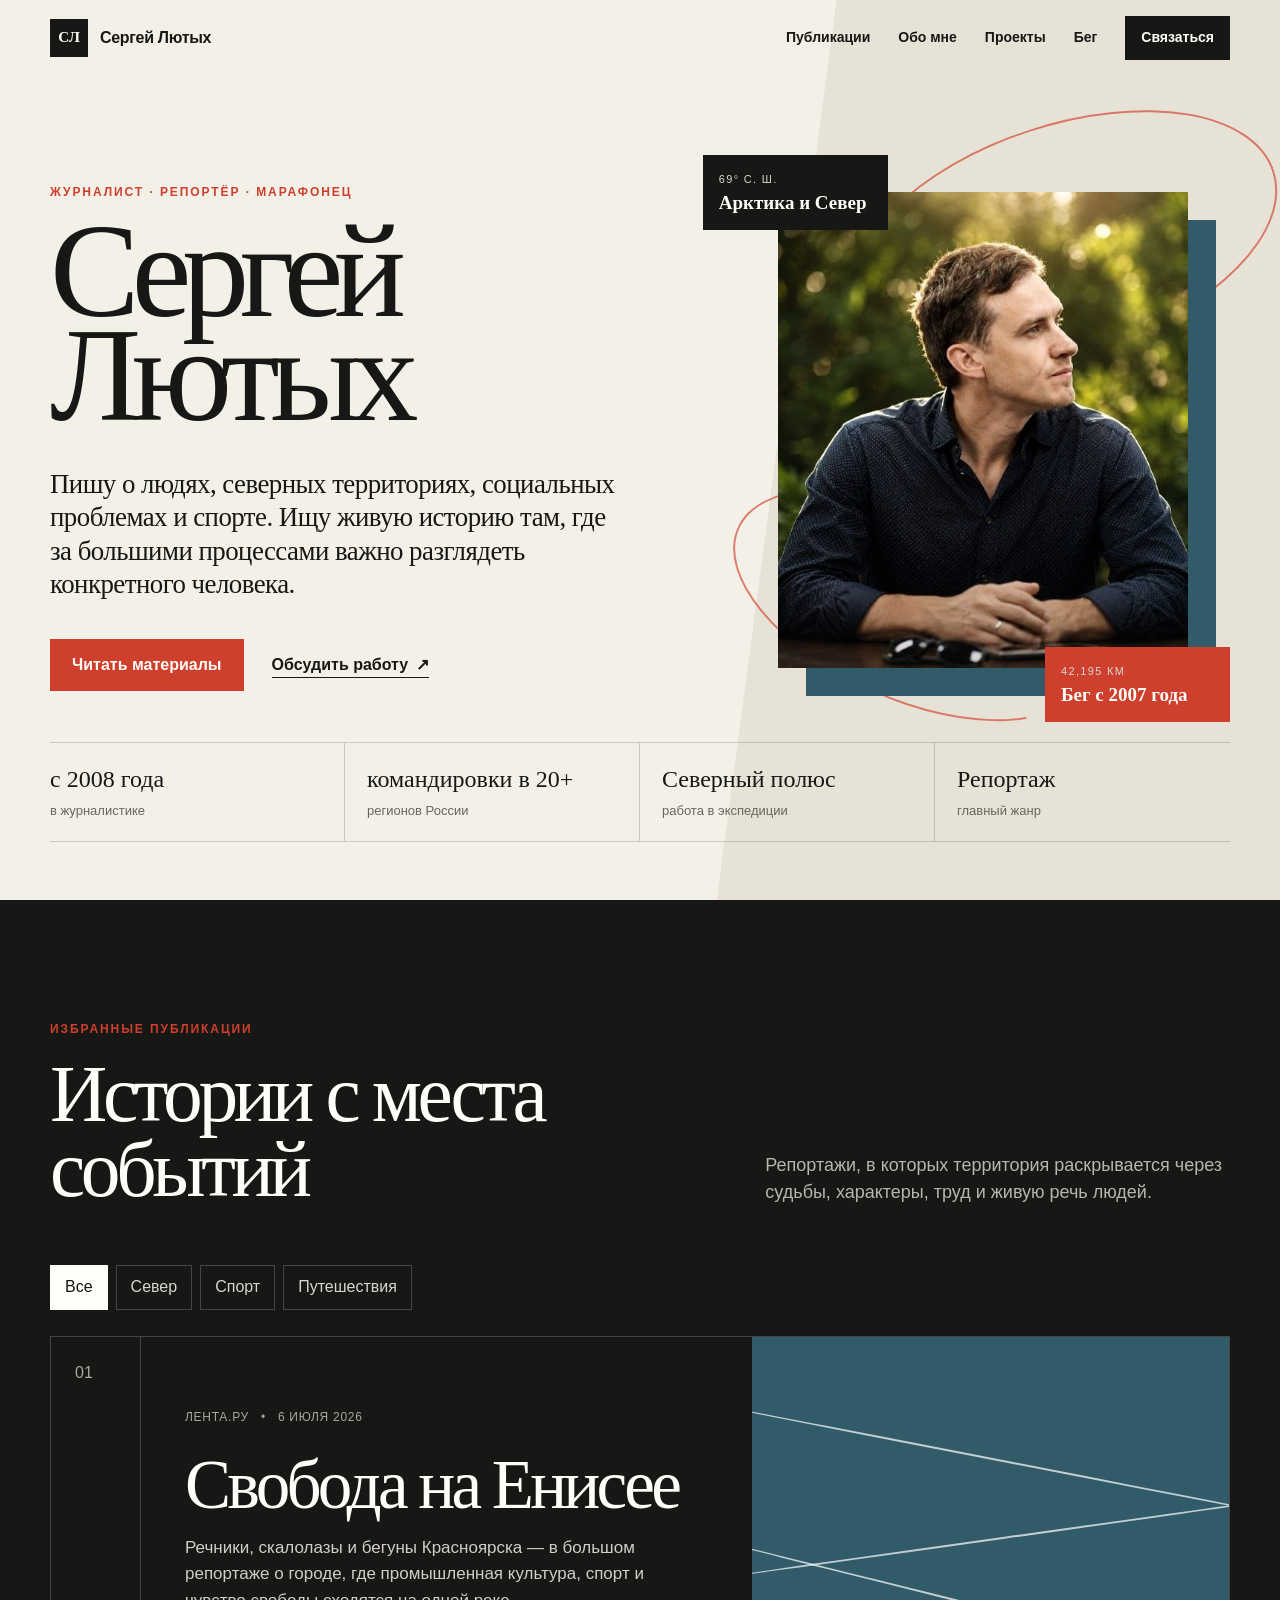
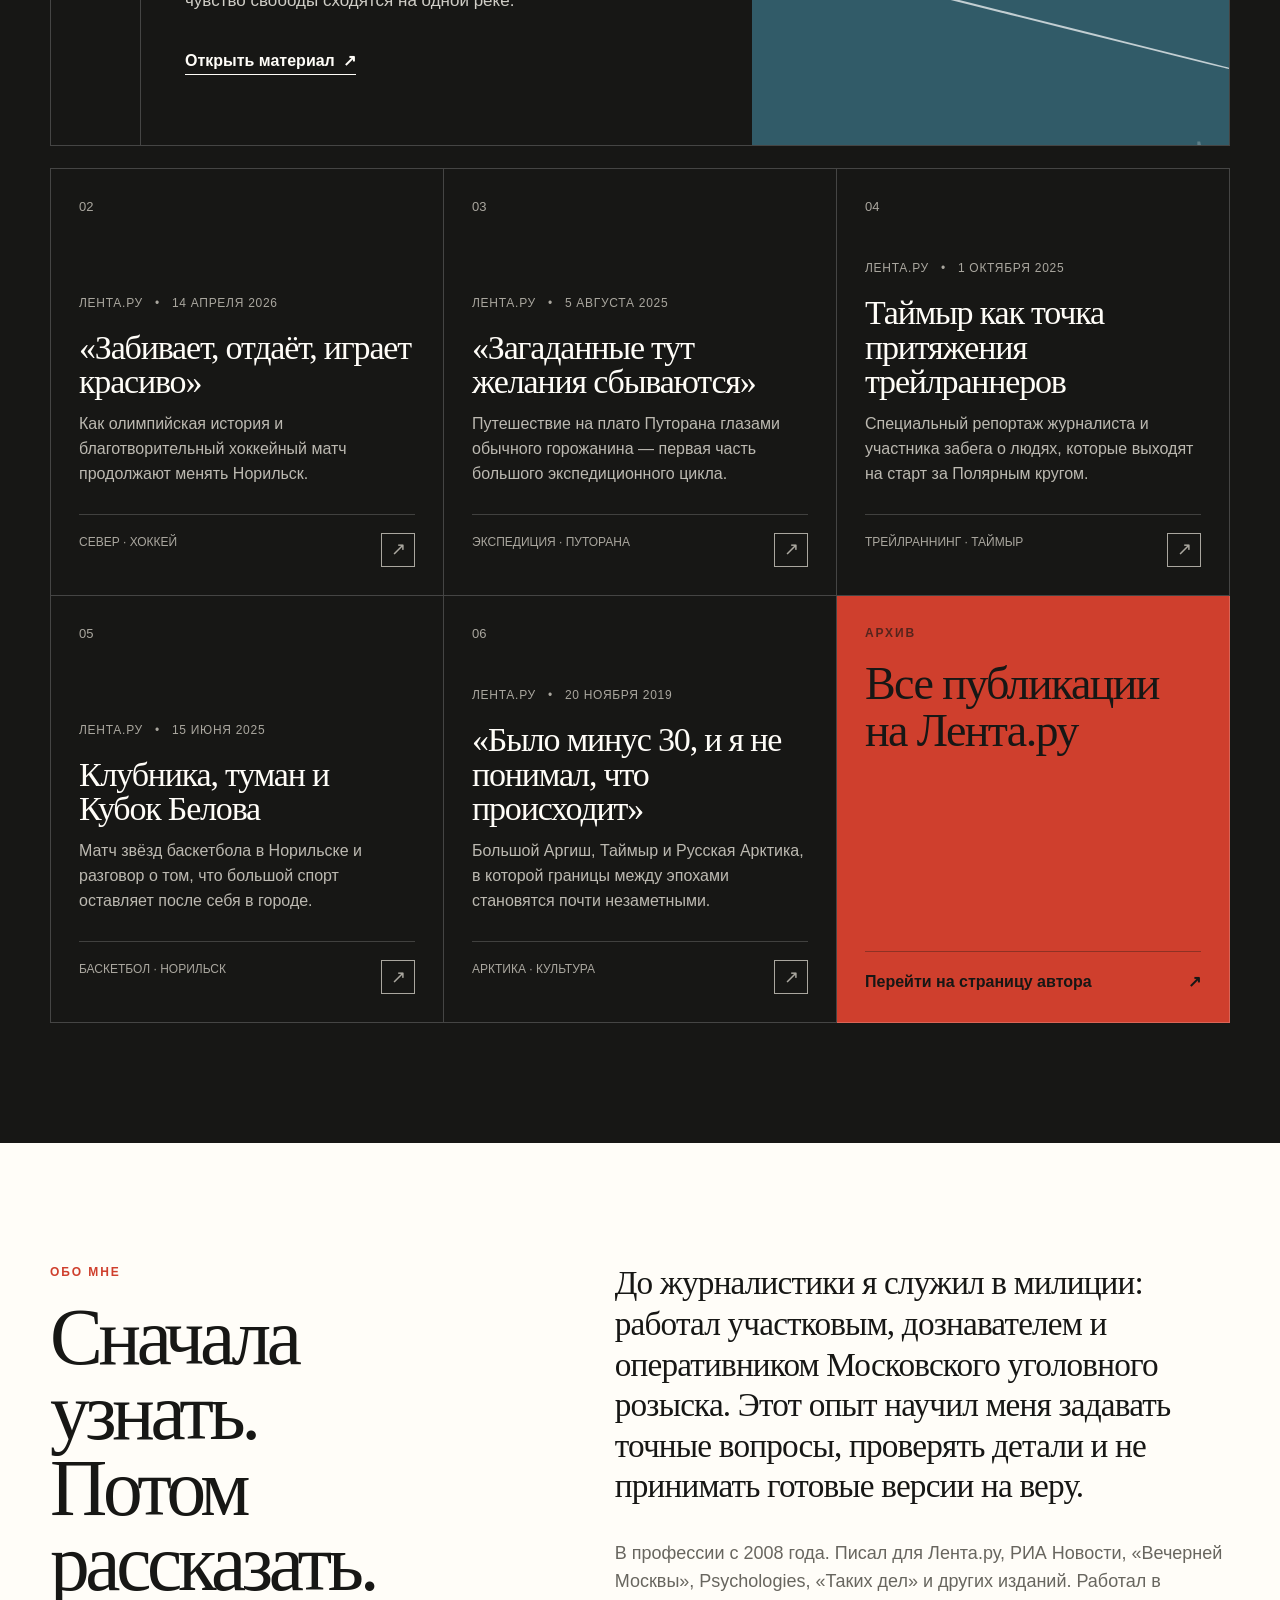
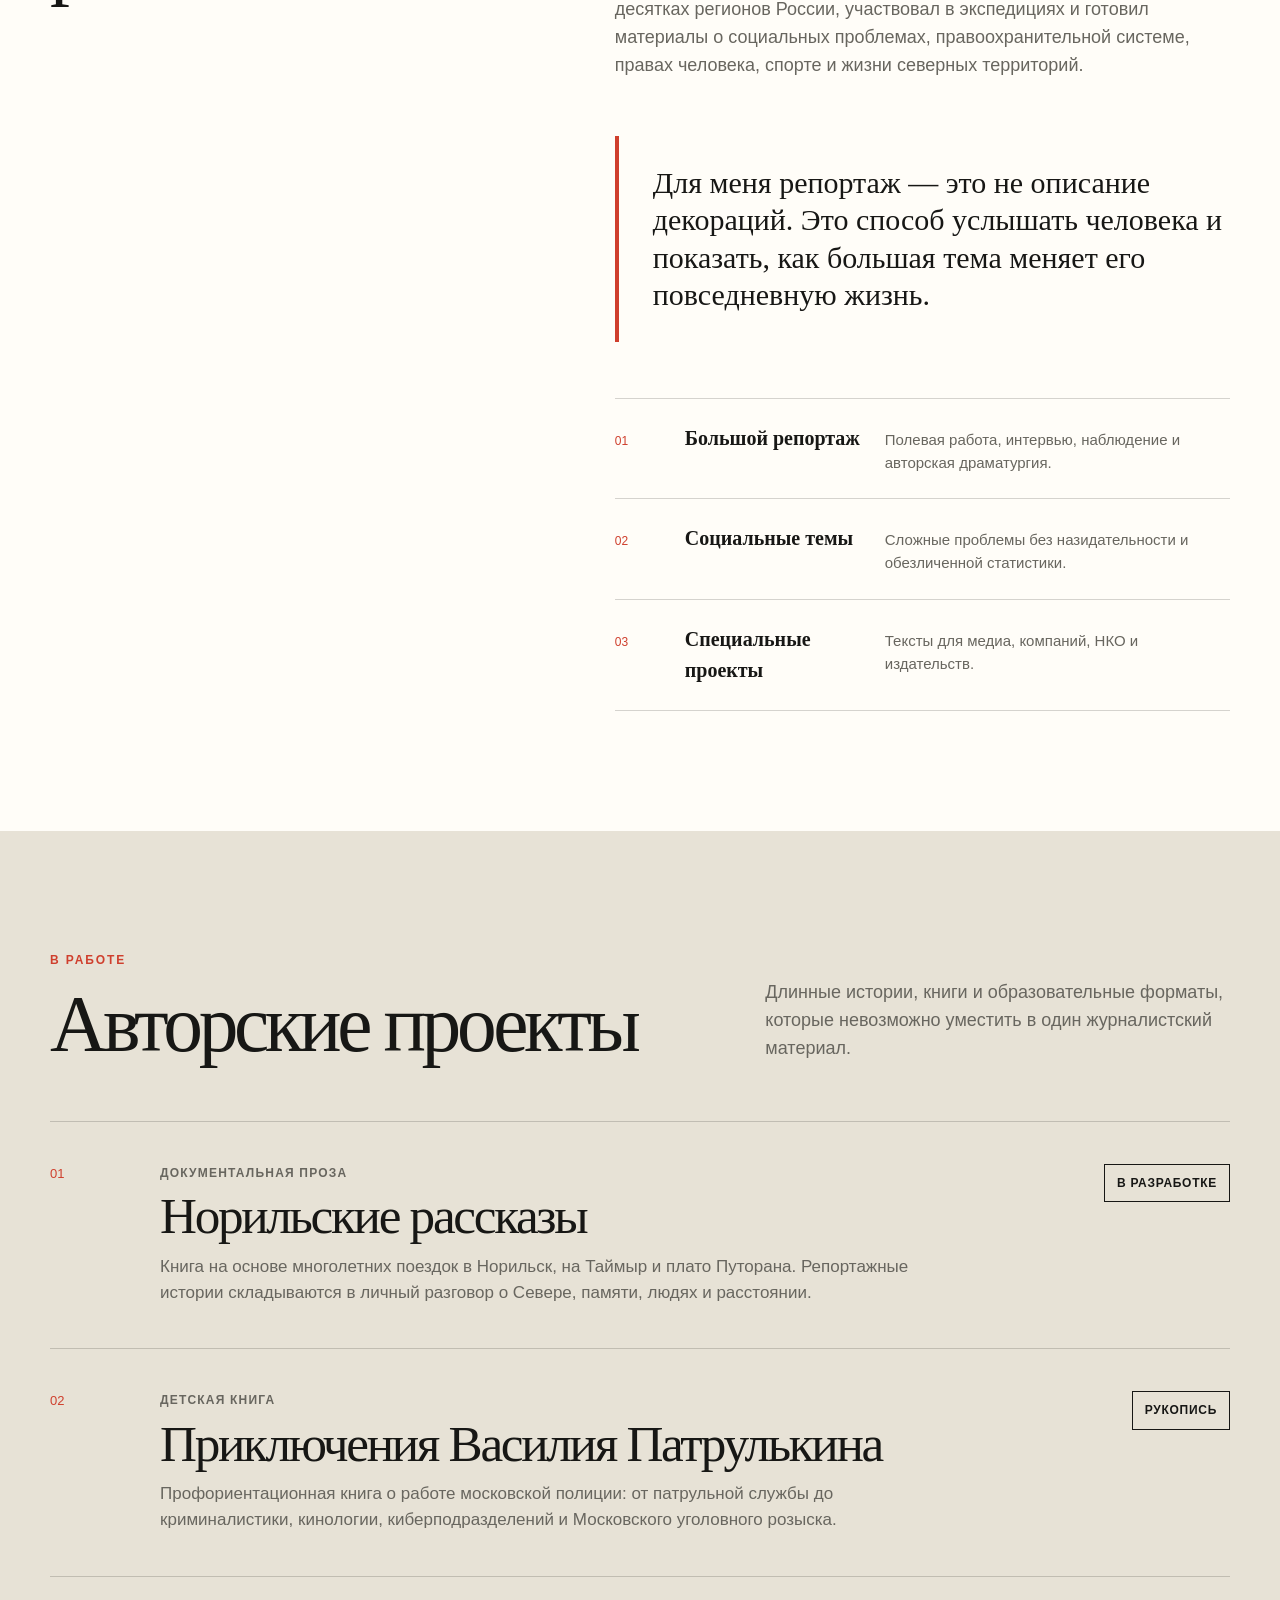
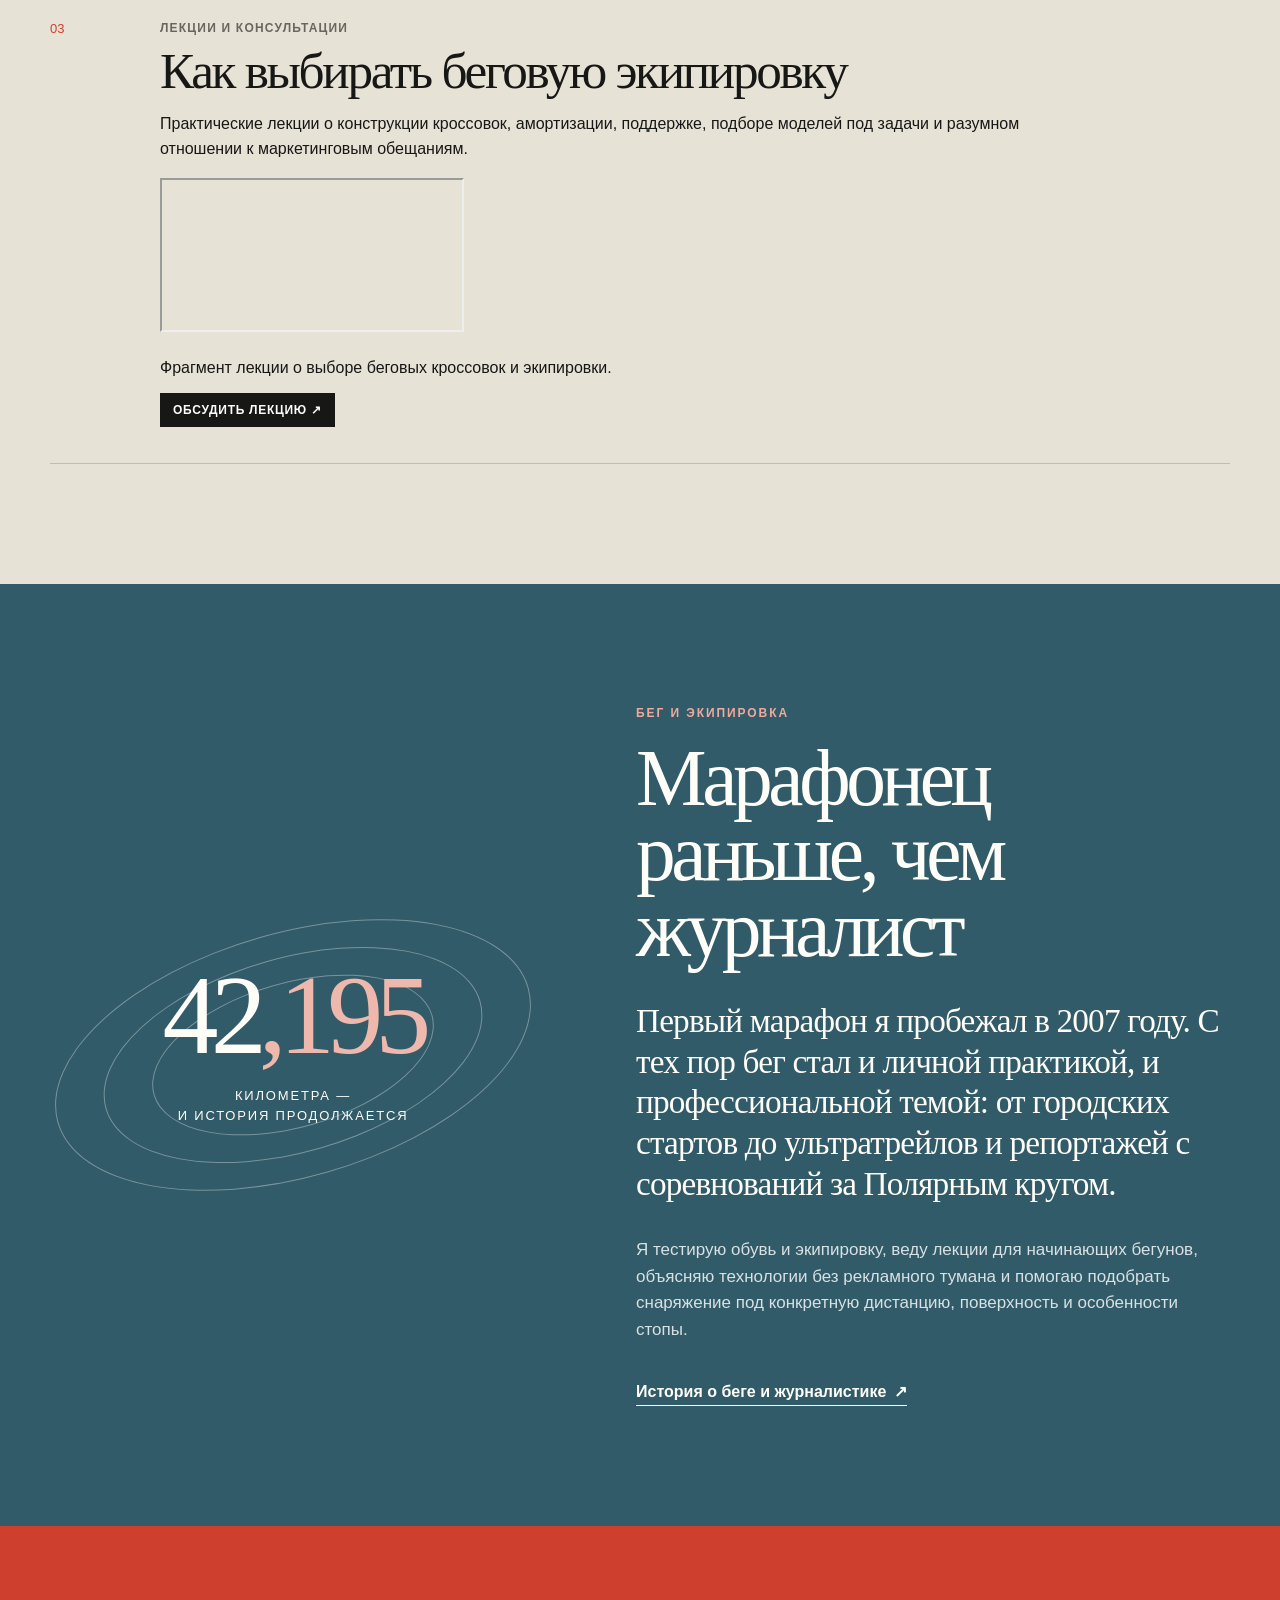
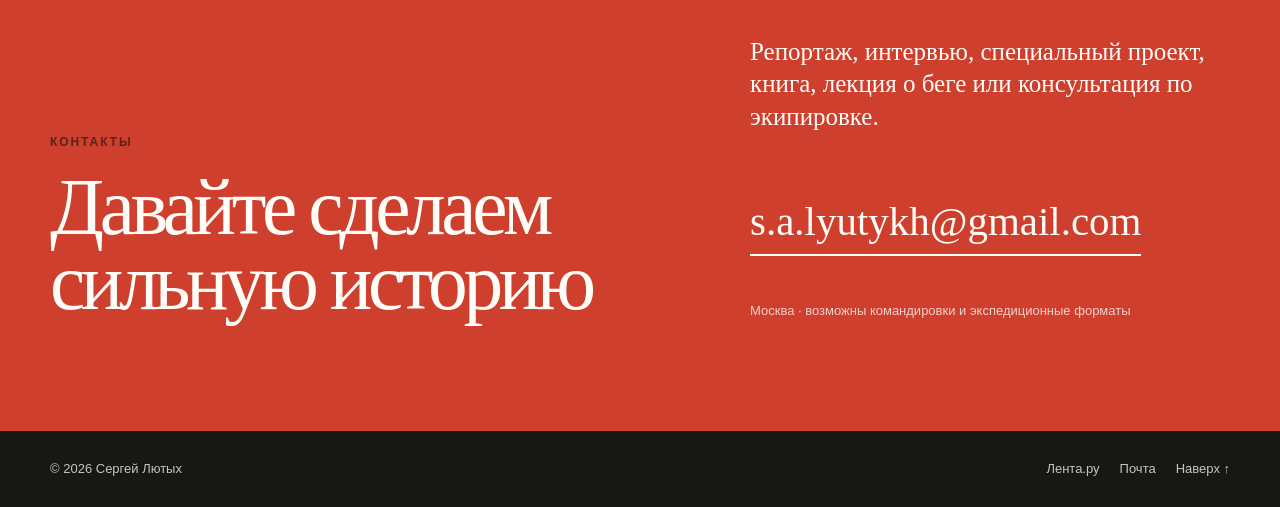
==== commit 71fcb13c: "Update index.html" ====
--- a/index.html
+++ b/index.html
@@ -215,15 +215,44 @@
             <div class="project-status">Рукопись</div>
           </article>
 
-          <article class="project-item reveal">
-            <div class="project-number">03</div>
-            <div class="project-content">
-              <p class="project-type">Лекции и консультации</p>
-              <h3>Как выбирать беговую экипировку</h3>
-              <p>Практические лекции о конструкции кроссовок, амортизации, поддержке, подборе моделей под задачи и разумном отношении к маркетинговым обещаниям.</p>
-            </div>
-            <a class="project-action" href="#contact" aria-label="Связаться по поводу лекции">Обсудить <span aria-hidden="true">↗</span></a>
-          </article>
+<article class="project-item project-item--lecture reveal">
+  <div class="project-number">03</div>
+
+  <div class="project-content">
+    <p class="project-type">Лекции и консультации</p>
+
+    <h3>Как выбирать беговую экипировку</h3>
+
+    <p>
+      Практические лекции о конструкции кроссовок, амортизации,
+      поддержке, подборе моделей под задачи и разумном отношении
+      к маркетинговым обещаниям.
+    </p>
+
+    <div class="lecture-video">
+      <iframe
+        src="https://vkvideo.ru/video_ext.php?oid=-45599639&id=456243952&hash=c65a00e3782721dc&hd=3"
+        title="Лекция Сергея Лютых о выборе беговой экипировки"
+        loading="lazy"
+        allow="autoplay; encrypted-media; fullscreen; picture-in-picture; screen-wake-lock;"
+        allowfullscreen>
+      </iframe>
+    </div>
+
+    <div class="lecture-footer">
+      <p class="lecture-caption">
+        Фрагмент лекции о выборе беговых кроссовок и экипировки.
+      </p>
+
+      <a
+        class="project-action project-action--lecture"
+        href="#contact"
+        aria-label="Связаться по поводу лекции">
+        Обсудить лекцию <span aria-hidden="true">↗</span>
+      </a>
+    </div>
+  </div>
+</article>
         </div>
       </div>
     </section>
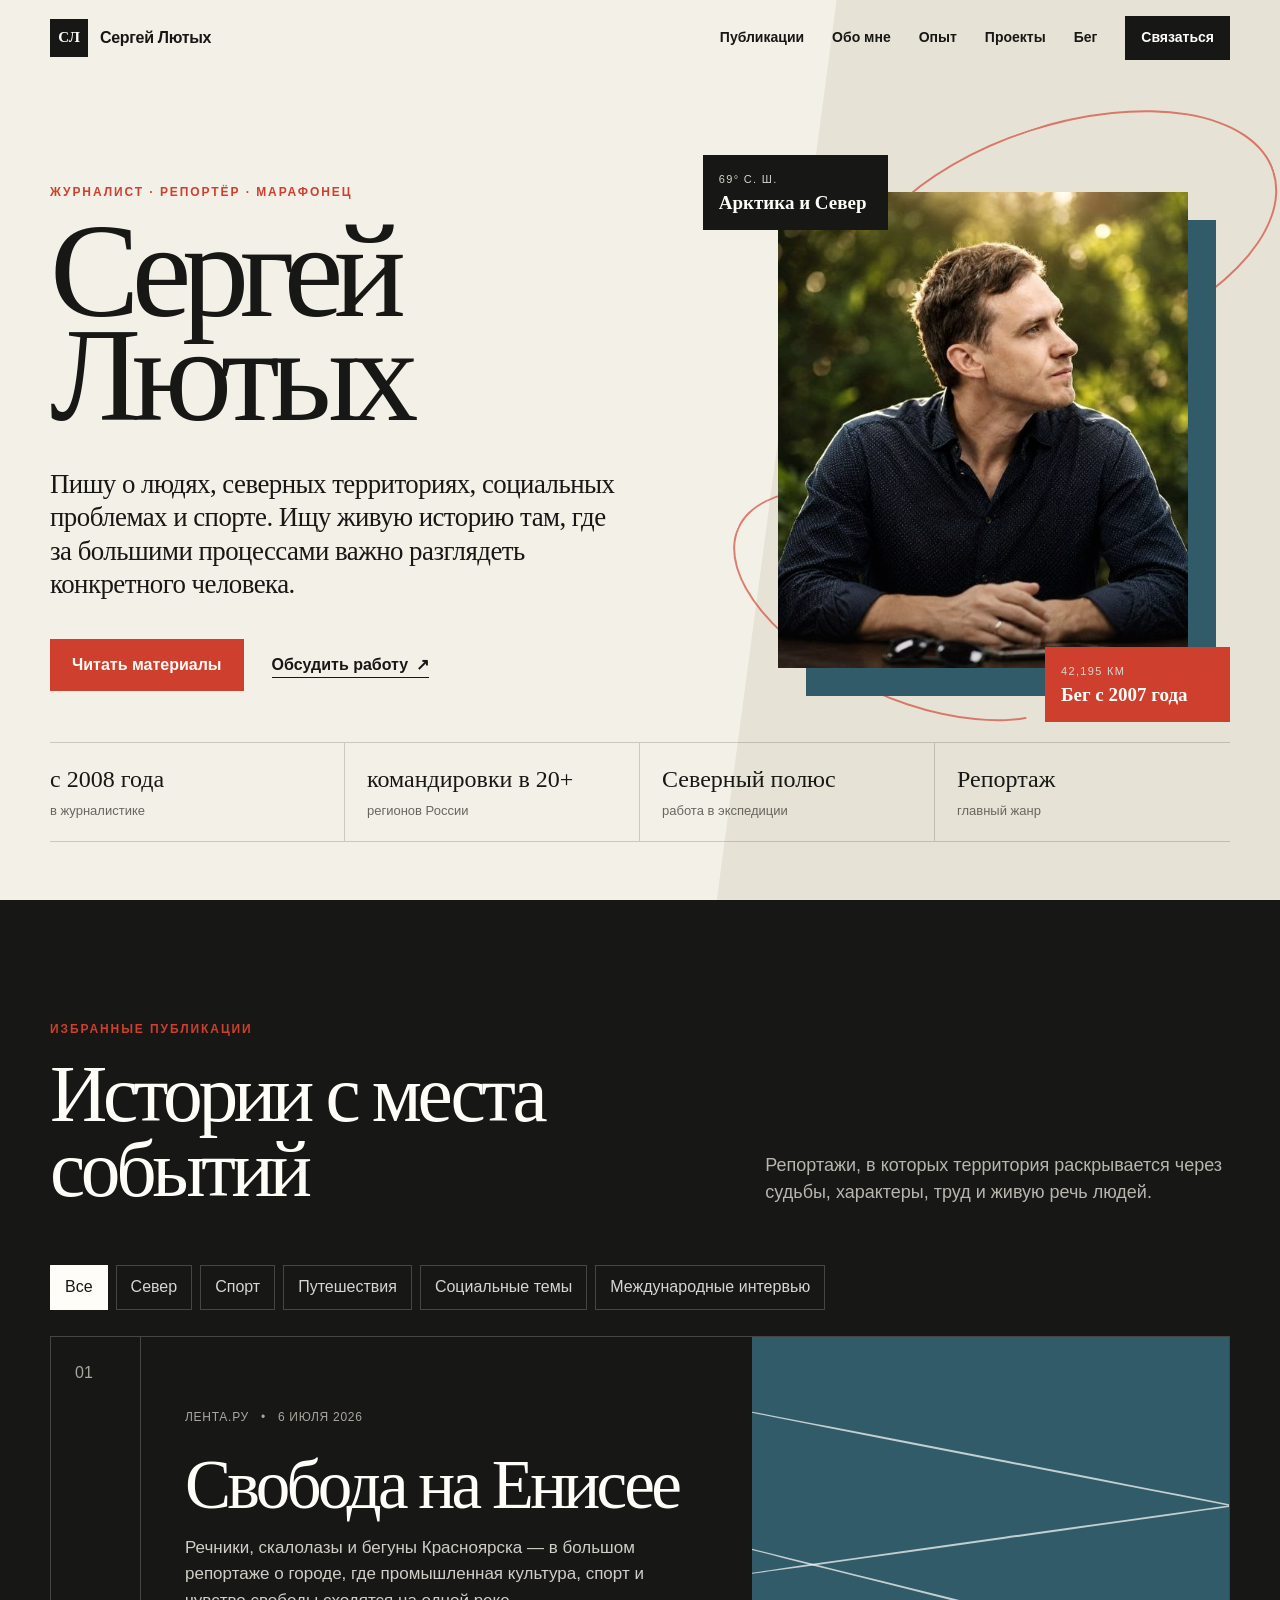
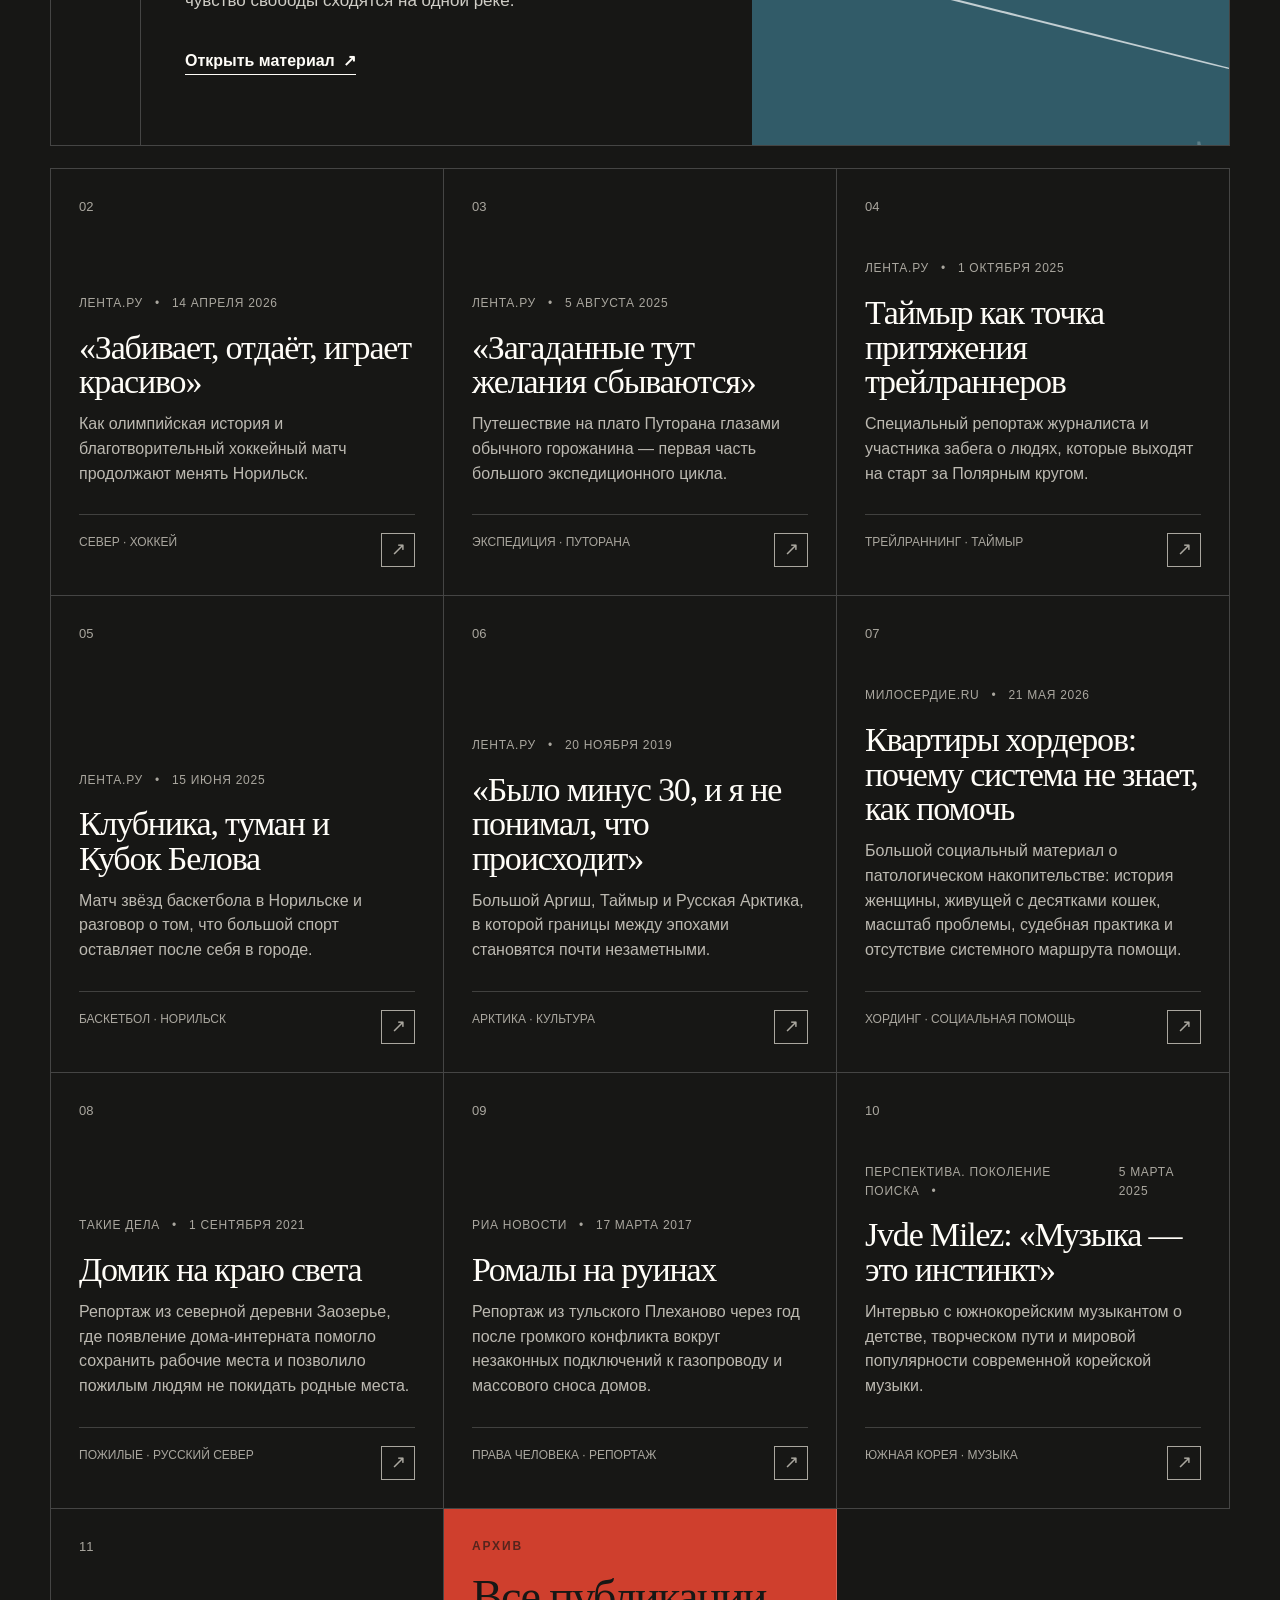
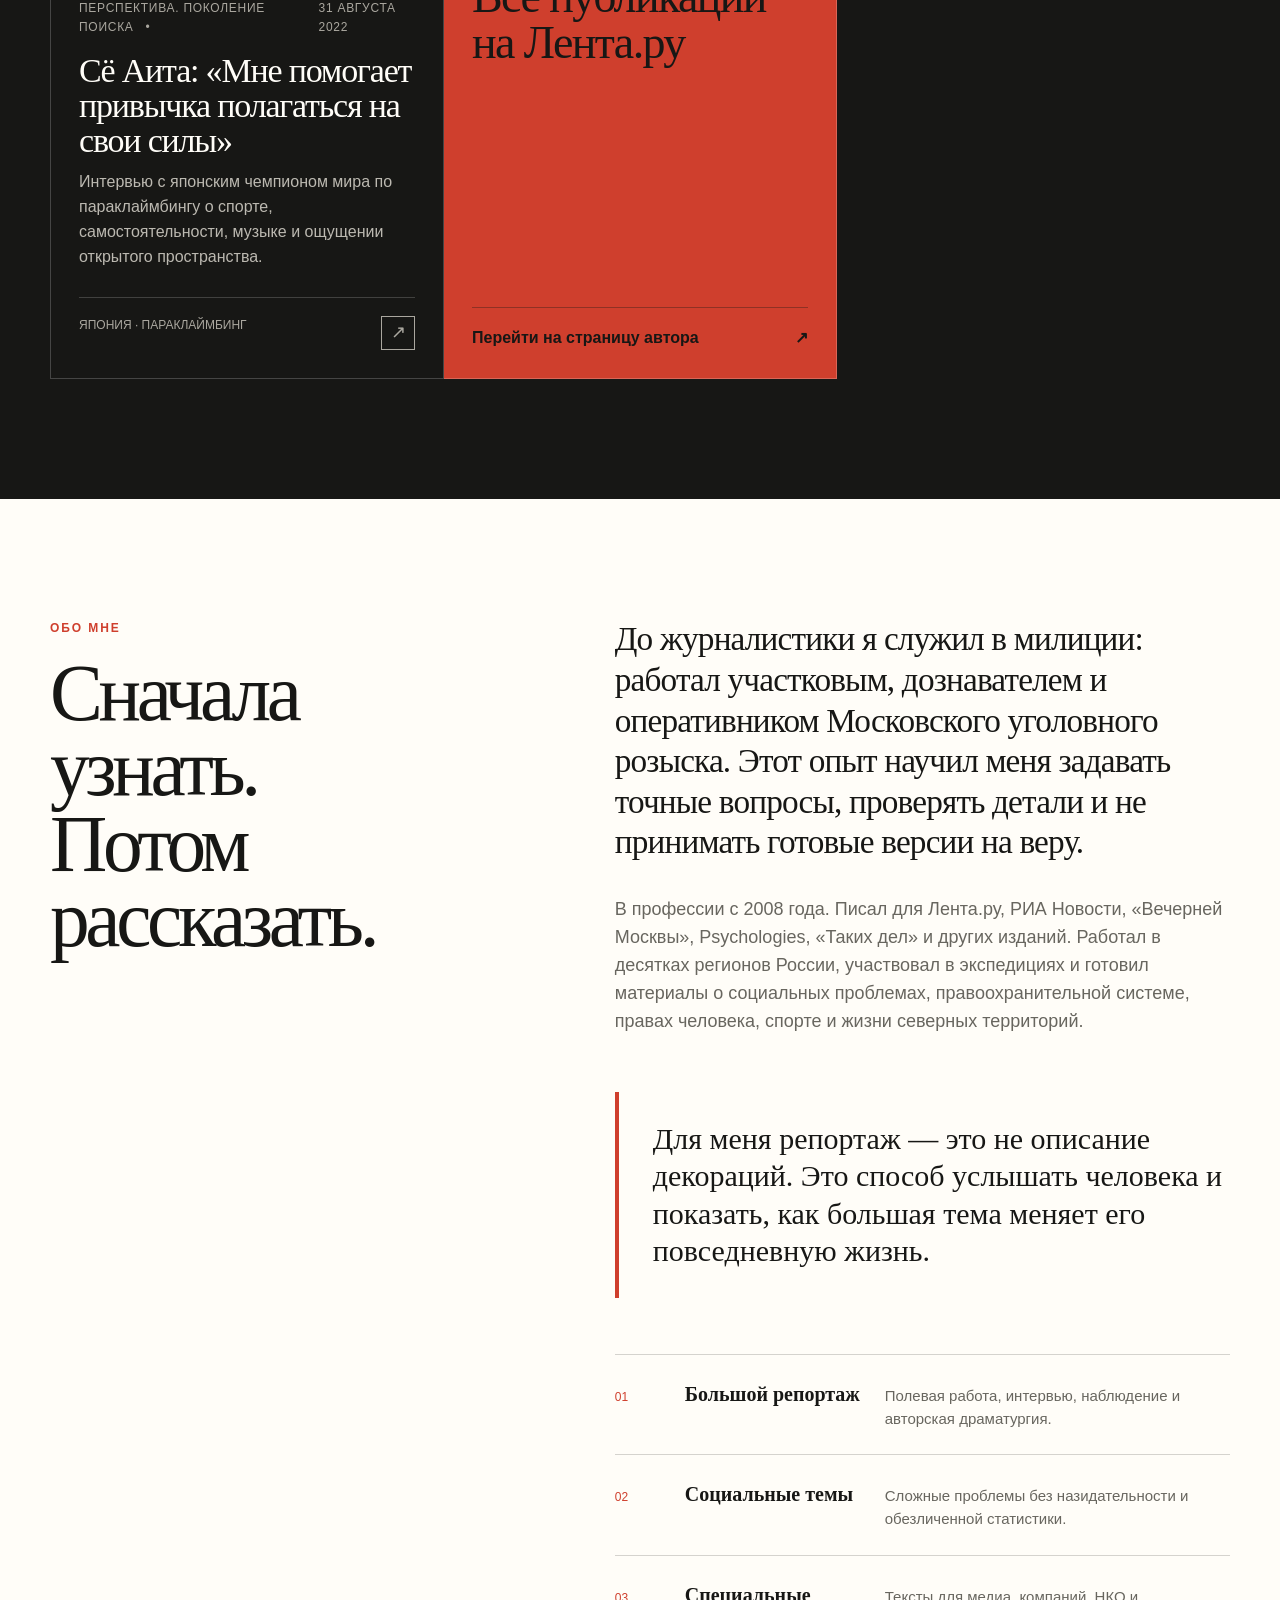
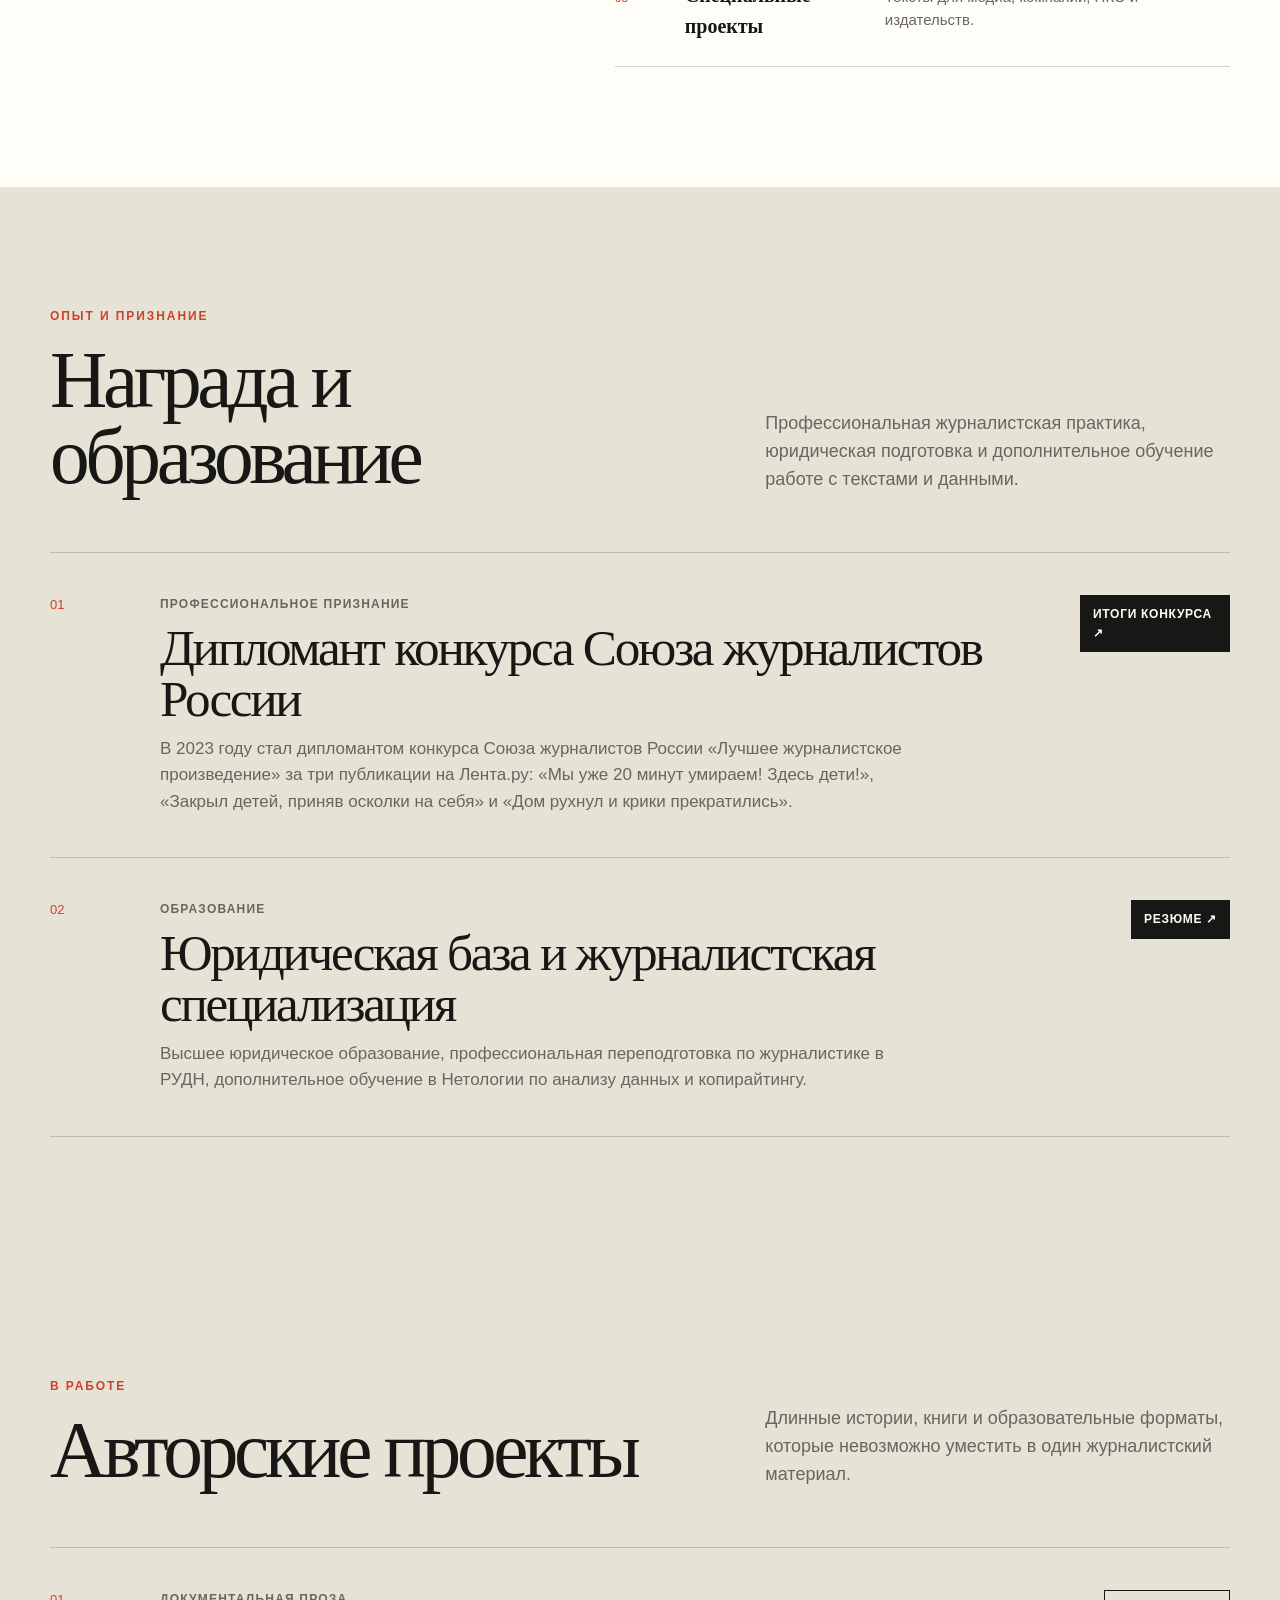
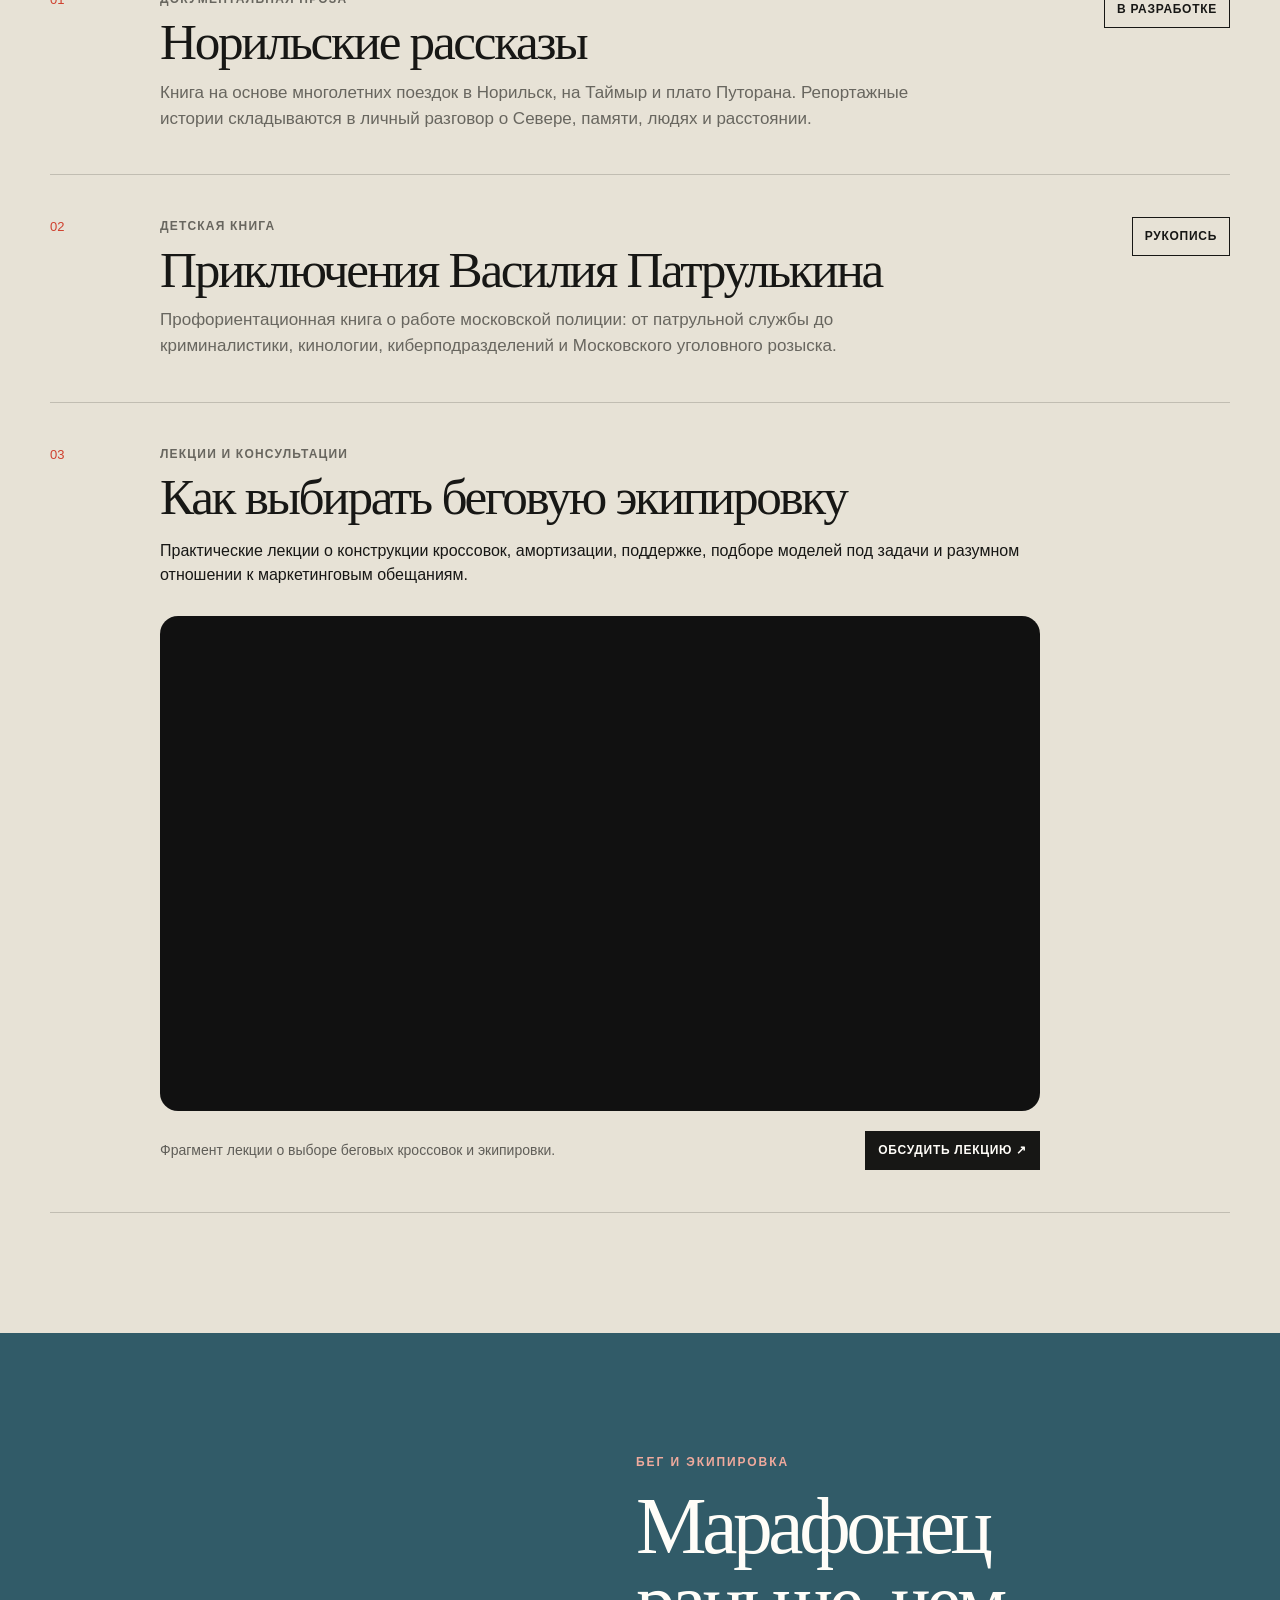
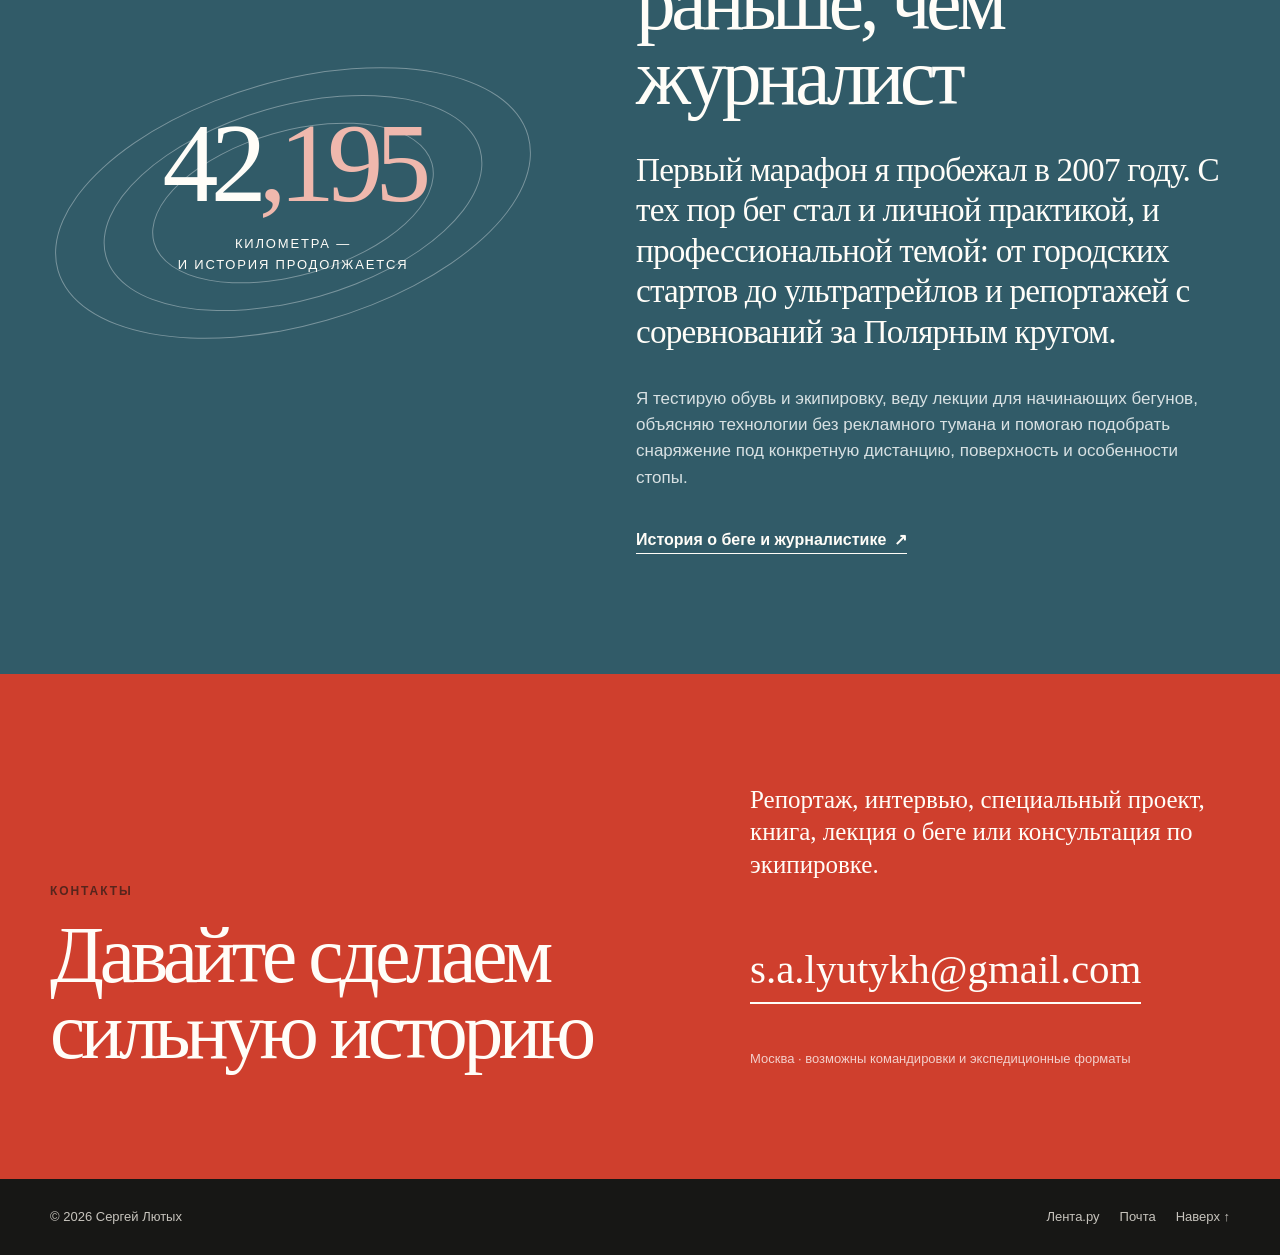
==== commit 85984484: "Update index.html" ====
--- a/index.html
+++ b/index.html
@@ -31,12 +31,13 @@
         <span class="sr-only">Открыть меню</span>
       </button>
       <nav class="main-nav" id="main-menu" aria-label="Основная навигация" data-menu>
-        <a href="#publications">Публикации</a>
-        <a href="#about">Обо мне</a>
-        <a href="#projects">Проекты</a>
-        <a href="#running">Бег</a>
-        <a class="nav-contact" href="#contact">Связаться</a>
-      </nav>
+  <a href="#publications">Публикации</a>
+  <a href="#about">Обо мне</a>
+  <a href="#experience">Опыт</a>
+  <a href="#projects">Проекты</a>
+  <a href="#running">Бег</a>
+  <a class="nav-contact" href="#contact">Связаться</a>
+</nav>
     </div>
   </header>
 
@@ -89,11 +90,13 @@
         </div>
 
         <div class="filter-row reveal" aria-label="Фильтр публикаций">
-          <button class="filter-button is-active" type="button" data-filter="all">Все</button>
-          <button class="filter-button" type="button" data-filter="north">Север</button>
-          <button class="filter-button" type="button" data-filter="sport">Спорт</button>
-          <button class="filter-button" type="button" data-filter="travel">Путешествия</button>
-        </div>
+  <button class="filter-button is-active" type="button" data-filter="all">Все</button>
+  <button class="filter-button" type="button" data-filter="north">Север</button>
+  <button class="filter-button" type="button" data-filter="sport">Спорт</button>
+  <button class="filter-button" type="button" data-filter="travel">Путешествия</button>
+  <button class="filter-button" type="button" data-filter="social">Социальные темы</button>
+  <button class="filter-button" type="button" data-filter="international">Международные интервью</button>
+</div>
 
         <article class="featured-story reveal" data-category="north sport">
           <div class="featured-index">01</div>
@@ -151,7 +154,151 @@
             <p>Большой Аргиш, Таймыр и Русская Арктика, в которой границы между эпохами становятся почти незаметными.</p>
             <div class="story-footer"><span>Арктика · культура</span><a href="https://lenta.ru/articles/2019/11/20/argish/" target="_blank" rel="noopener noreferrer" aria-label="Открыть материал о Большом Аргише">↗</a></div>
           </article>
-
+<!-- Социальная журналистика -->
+
+<article class="story-card reveal" data-category="social">
+  <div class="story-number">07</div>
+
+  <div class="story-meta">
+    <span>Милосердие.ru</span>
+    <time datetime="2026-05-21">21 мая 2026</time>
+  </div>
+
+  <h3>Квартиры хордеров: почему система не знает, как помочь</h3>
+
+  <p>
+    Большой социальный материал о патологическом накопительстве:
+    история женщины, живущей с десятками кошек, масштаб проблемы,
+    судебная практика и отсутствие системного маршрута помощи.
+  </p>
+
+  <div class="story-footer">
+    <span>Хординг · социальная помощь</span>
+
+    <a
+      href="https://www.miloserdie.ru/article/v-moskve-pochti-850-kvartir-gde-zhivut-hordery-lyudi-kotorye-godami-kopyat-musor-i-nenuzhnye-veshhi-kak-im-pomoch-nikto-ne-znaet/"
+      target="_blank"
+      rel="noopener noreferrer"
+      aria-label="Открыть материал о хордерах на Милосердие.ру">
+      ↗
+    </a>
+  </div>
+</article>
+
+<article class="story-card reveal" data-category="social north">
+  <div class="story-number">08</div>
+
+  <div class="story-meta">
+    <span>Такие дела</span>
+    <time datetime="2021-09-01">1 сентября 2021</time>
+  </div>
+
+  <h3>Домик на краю света</h3>
+
+  <p>
+    Репортаж из северной деревни Заозерье, где появление дома-интерната
+    помогло сохранить рабочие места и позволило пожилым людям
+    не покидать родные места.
+  </p>
+
+  <div class="story-footer">
+    <span>Пожилые · Русский Север</span>
+
+    <a
+      href="https://takiedela.ru/2021/09/domik-na-krayu-sveta/"
+      target="_blank"
+      rel="noopener noreferrer"
+      aria-label="Открыть материал Домик на краю света">
+      ↗
+    </a>
+  </div>
+</article>
+
+<article class="story-card reveal" data-category="social">
+  <div class="story-number">09</div>
+
+  <div class="story-meta">
+    <span>РИА Новости</span>
+    <time datetime="2017-03-17">17 марта 2017</time>
+  </div>
+
+  <h3>Ромалы на руинах</h3>
+
+  <p>
+    Репортаж из тульского Плеханово через год после громкого конфликта
+    вокруг незаконных подключений к газопроводу и массового сноса домов.
+  </p>
+
+  <div class="story-footer">
+    <span>Права человека · репортаж</span>
+
+    <a
+      href="https://ria.ru/20170317/1490088205.html"
+      target="_blank"
+      rel="noopener noreferrer"
+      aria-label="Открыть материал Ромалы на руинах">
+      ↗
+    </a>
+  </div>
+</article>
+
+<!-- Международная журналистика -->
+
+<article class="story-card reveal" data-category="international">
+  <div class="story-number">10</div>
+
+  <div class="story-meta">
+    <span>Перспектива. Поколение поиска</span>
+    <time datetime="2025-03-05">5 марта 2025</time>
+  </div>
+
+  <h3>Jvde Milez: «Музыка — это инстинкт»</h3>
+
+  <p>
+    Интервью с южнокорейским музыкантом о детстве, творческом пути
+    и мировой популярности современной корейской музыки.
+  </p>
+
+  <div class="story-footer">
+    <span>Южная Корея · музыка</span>
+
+    <a
+      href="https://perspectum.info/jvde-milez/"
+      target="_blank"
+      rel="noopener noreferrer"
+      aria-label="Открыть интервью с Jvde Milez">
+      ↗
+    </a>
+  </div>
+</article>
+
+<article class="story-card reveal" data-category="international sport">
+  <div class="story-number">11</div>
+
+  <div class="story-meta">
+    <span>Перспектива. Поколение поиска</span>
+    <time datetime="2022-08-31">31 августа 2022</time>
+  </div>
+
+  <h3>Сё Аита: «Мне помогает привычка полагаться на свои силы»</h3>
+
+  <p>
+    Интервью с японским чемпионом мира по параклаймбингу о спорте,
+    самостоятельности, музыке и ощущении открытого пространства.
+  </p>
+
+  <div class="story-footer">
+    <span>Япония · параклаймбинг</span>
+
+    <a
+      href="https://perspectum.info/syo-aita/"
+      target="_blank"
+      rel="noopener noreferrer"
+      aria-label="Открыть интервью с Сё Аитой">
+      ↗
+    </a>
+  </div>
+</article>
           <article class="story-card story-card-all reveal" data-category="all north sport travel">
             <div>
               <p class="eyebrow">Архив</p>
@@ -183,7 +330,76 @@
         </div>
       </div>
     </section>
-
+<section class="section projects" id="experience">
+  <div class="shell">
+
+    <div class="section-heading reveal">
+      <div>
+        <p class="eyebrow">Опыт и признание</p>
+        <h2>Награда и образование</h2>
+      </div>
+
+      <p>
+        Профессиональная журналистская практика, юридическая подготовка
+        и дополнительное обучение работе с текстами и данными.
+      </p>
+    </div>
+
+    <div class="project-list">
+
+      <article class="project-item reveal" id="award">
+        <div class="project-number">01</div>
+
+        <div class="project-content">
+          <p class="project-type">Профессиональное признание</p>
+
+          <h3>Дипломант конкурса Союза журналистов России</h3>
+
+          <p>
+            В 2023 году стал дипломантом конкурса Союза журналистов России
+            «Лучшее журналистское произведение» за три публикации на Лента.ру:
+            «Мы уже 20 минут умираем! Здесь дети!»,
+            «Закрыл детей, приняв осколки на себя»
+            и «Дом рухнул и крики прекратились».
+          </p>
+        </div>
+
+        <a
+          class="project-action"
+          href="https://ruj.ru/news/podvedeny-itogi-konkursa-soyuza-zhurnalistov-rossii-na-luchshee-zhurnalistskoe-proizvedenie-2023-goda-20176"
+          target="_blank"
+          rel="noopener noreferrer">
+          Итоги конкурса <span aria-hidden="true">↗</span>
+        </a>
+      </article>
+
+      <article class="project-item reveal" id="education">
+        <div class="project-number">02</div>
+
+        <div class="project-content">
+          <p class="project-type">Образование</p>
+
+          <h3>Юридическая база и журналистская специализация</h3>
+
+          <p>
+            Высшее юридическое образование, профессиональная переподготовка
+            по журналистике в РУДН, дополнительное обучение в Нетологии
+            по анализу данных и копирайтингу.
+          </p>
+        </div>
+
+        <a
+          class="project-action"
+          href="https://hh.ru/resume/476ea693ff0181662c0039ed1f426d75337157"
+          target="_blank"
+          rel="noopener noreferrer">
+          Резюме <span aria-hidden="true">↗</span>
+        </a>
+      </article>
+
+    </div>
+  </div>
+</section>
     <section class="section projects" id="projects">
       <div class="shell">
         <div class="section-heading reveal">
--- a/styles.css
+++ b/styles.css
@@ -476,3 +476,62 @@
   *, *::before, *::after { animation-duration: 0.01ms !important; animation-iteration-count: 1 !important; transition-duration: 0.01ms !important; }
   .reveal { opacity: 1; transform: none; }
 }
+.project-item--lecture {
+  align-items: flex-start;
+}
+
+.project-item--lecture .project-content {
+  width: 100%;
+  max-width: none;
+}
+
+.lecture-video {
+  position: relative;
+  width: 100%;
+  margin-top: 28px;
+  overflow: hidden;
+  aspect-ratio: 16 / 9;
+  background: #111;
+  border-radius: 18px;
+}
+
+.lecture-video iframe {
+  position: absolute;
+  inset: 0;
+  width: 100%;
+  height: 100%;
+  border: 0;
+}
+
+.lecture-footer {
+  display: flex;
+  align-items: center;
+  justify-content: space-between;
+  gap: 24px;
+  margin-top: 20px;
+}
+
+.lecture-caption {
+  margin: 0;
+  font-size: 14px;
+  line-height: 1.5;
+  opacity: 0.65;
+}
+
+.project-action--lecture {
+  flex-shrink: 0;
+  white-space: nowrap;
+}
+
+@media (max-width: 768px) {
+  .lecture-video {
+    margin-top: 22px;
+    border-radius: 12px;
+  }
+
+  .lecture-footer {
+    flex-direction: column;
+    align-items: flex-start;
+    gap: 16px;
+  }
+}
